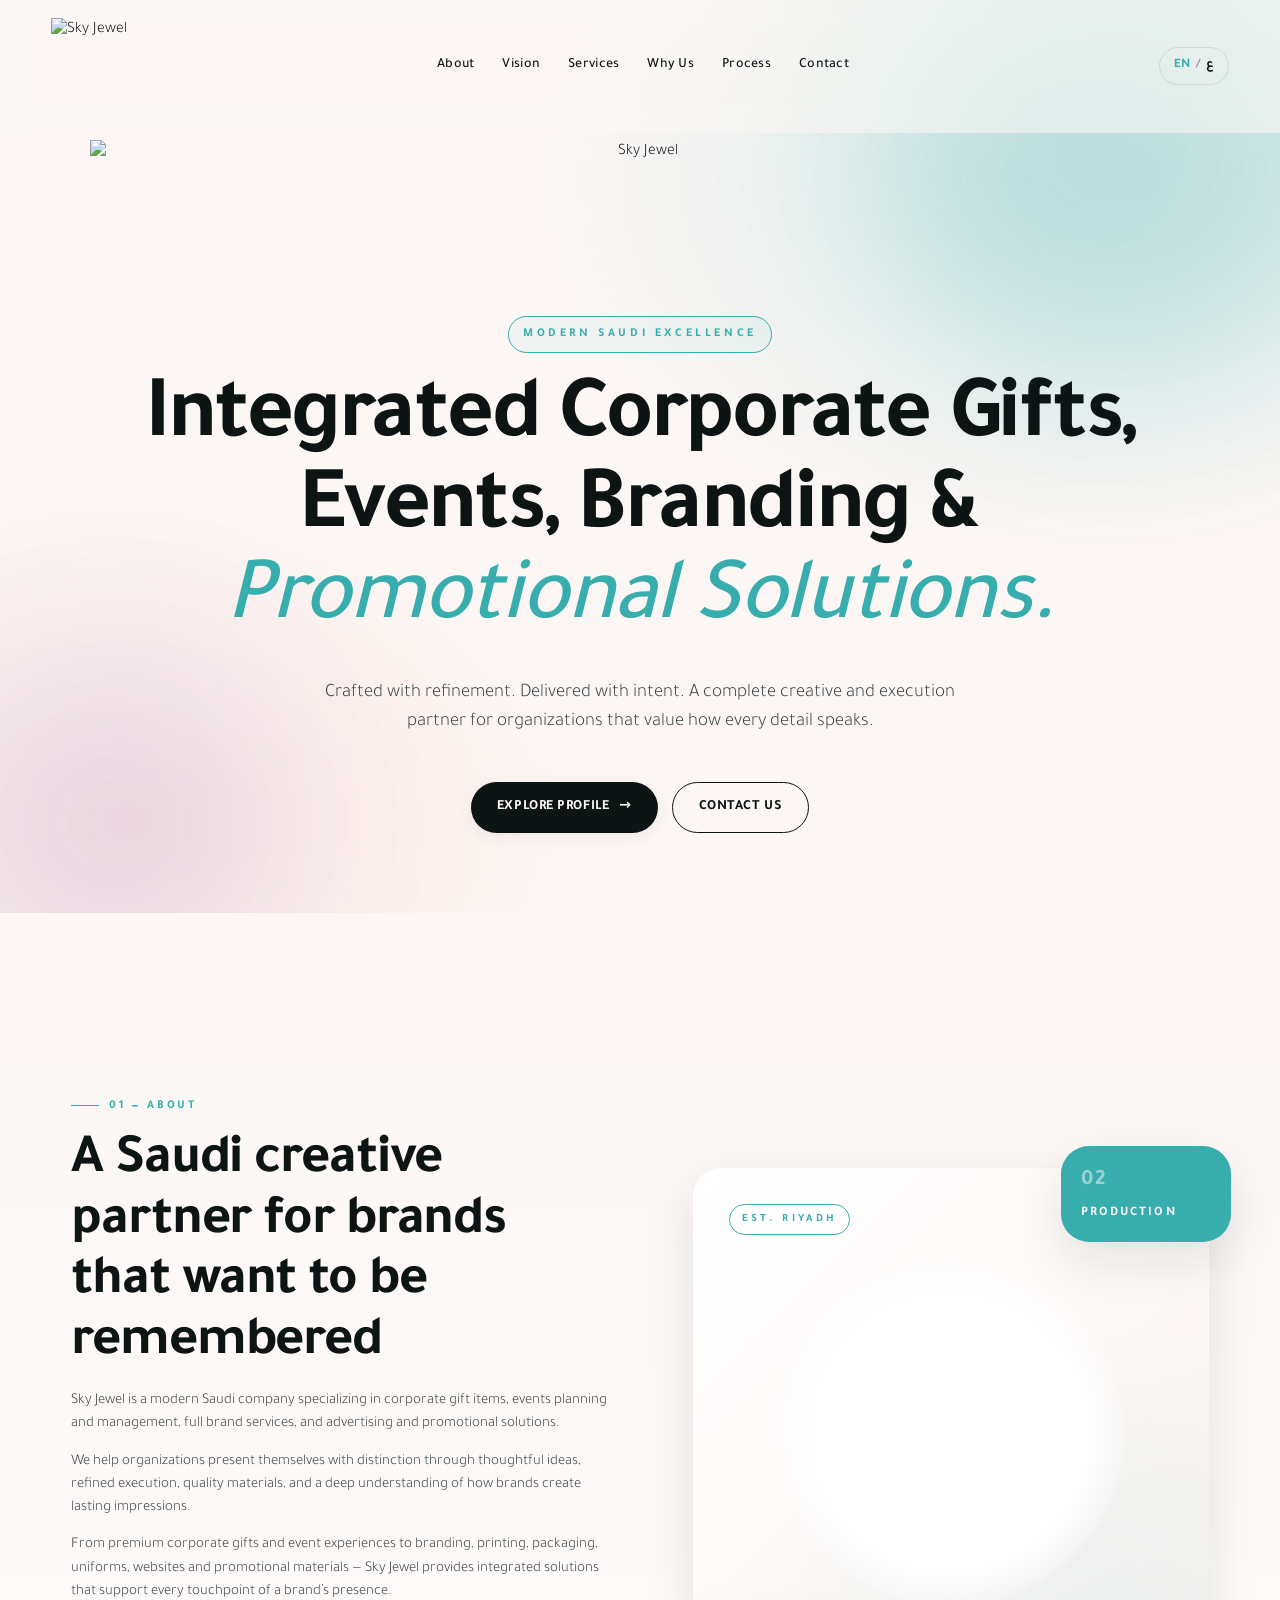
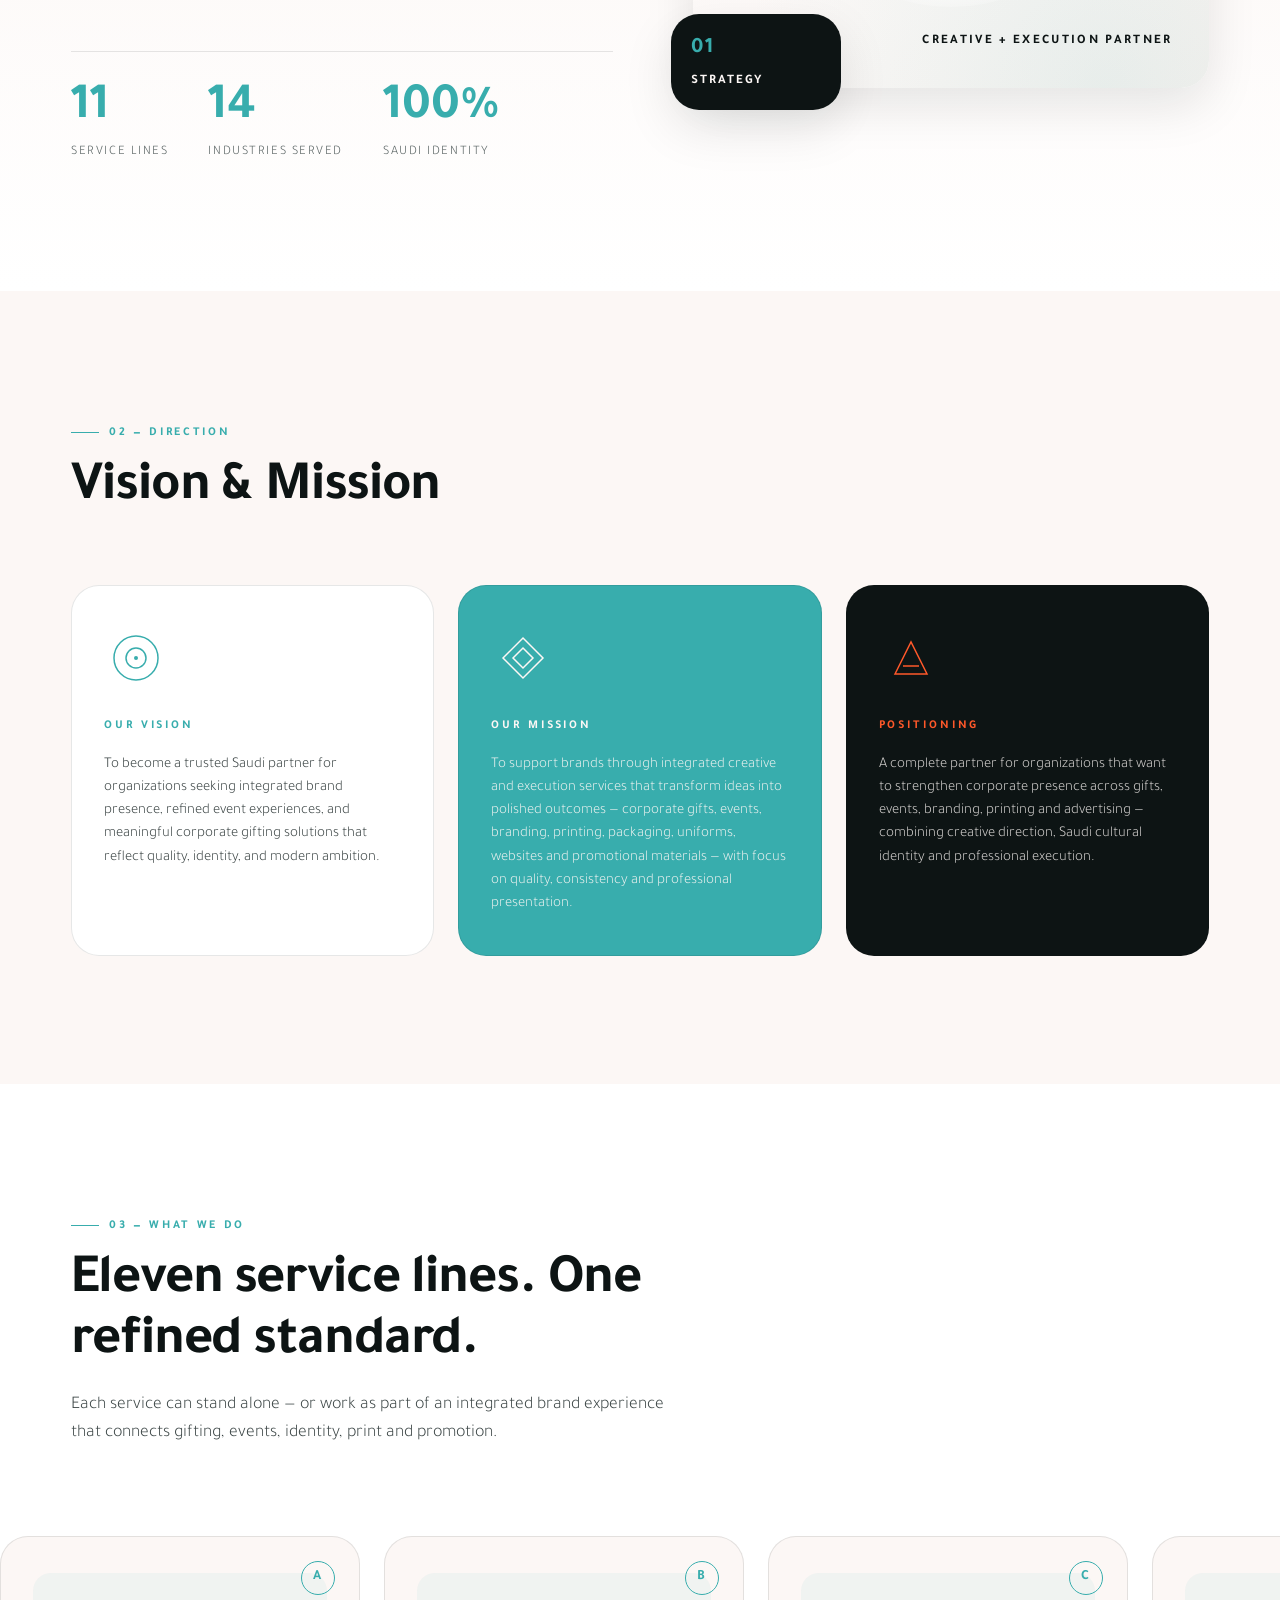
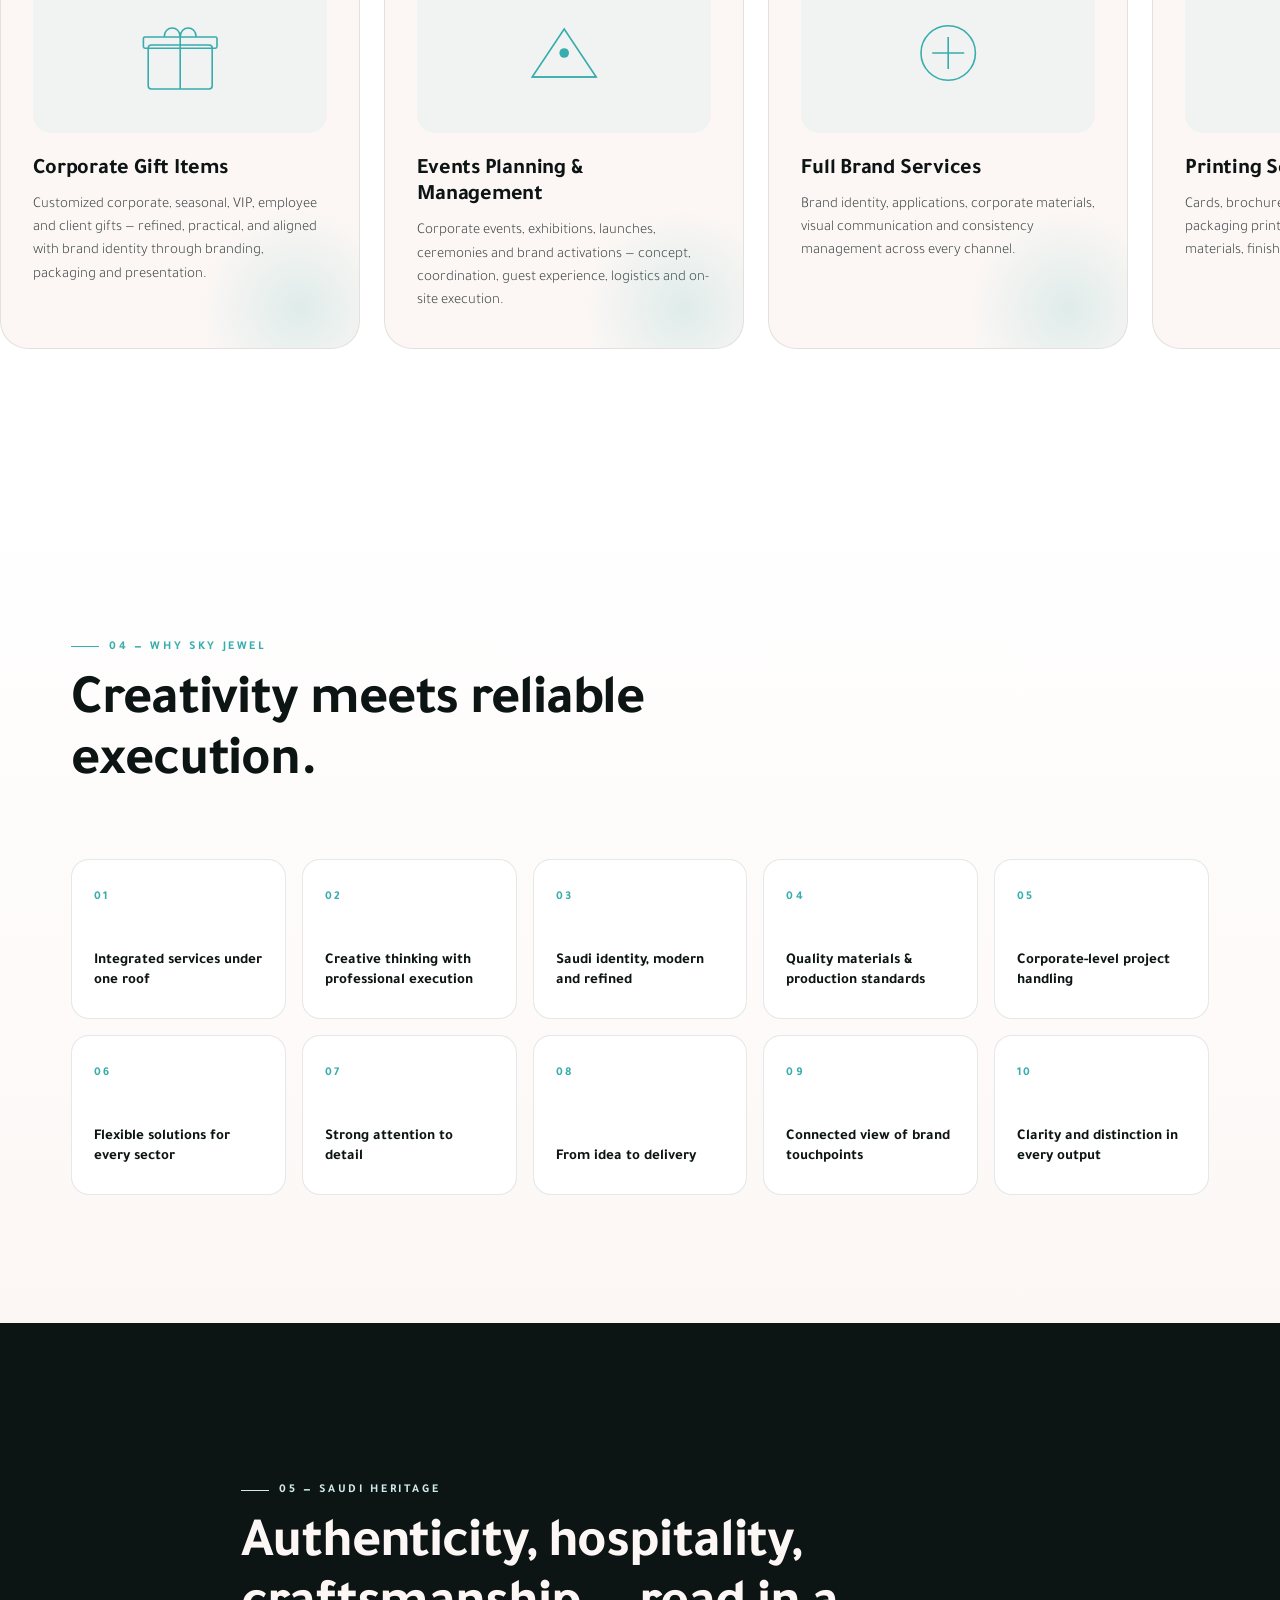
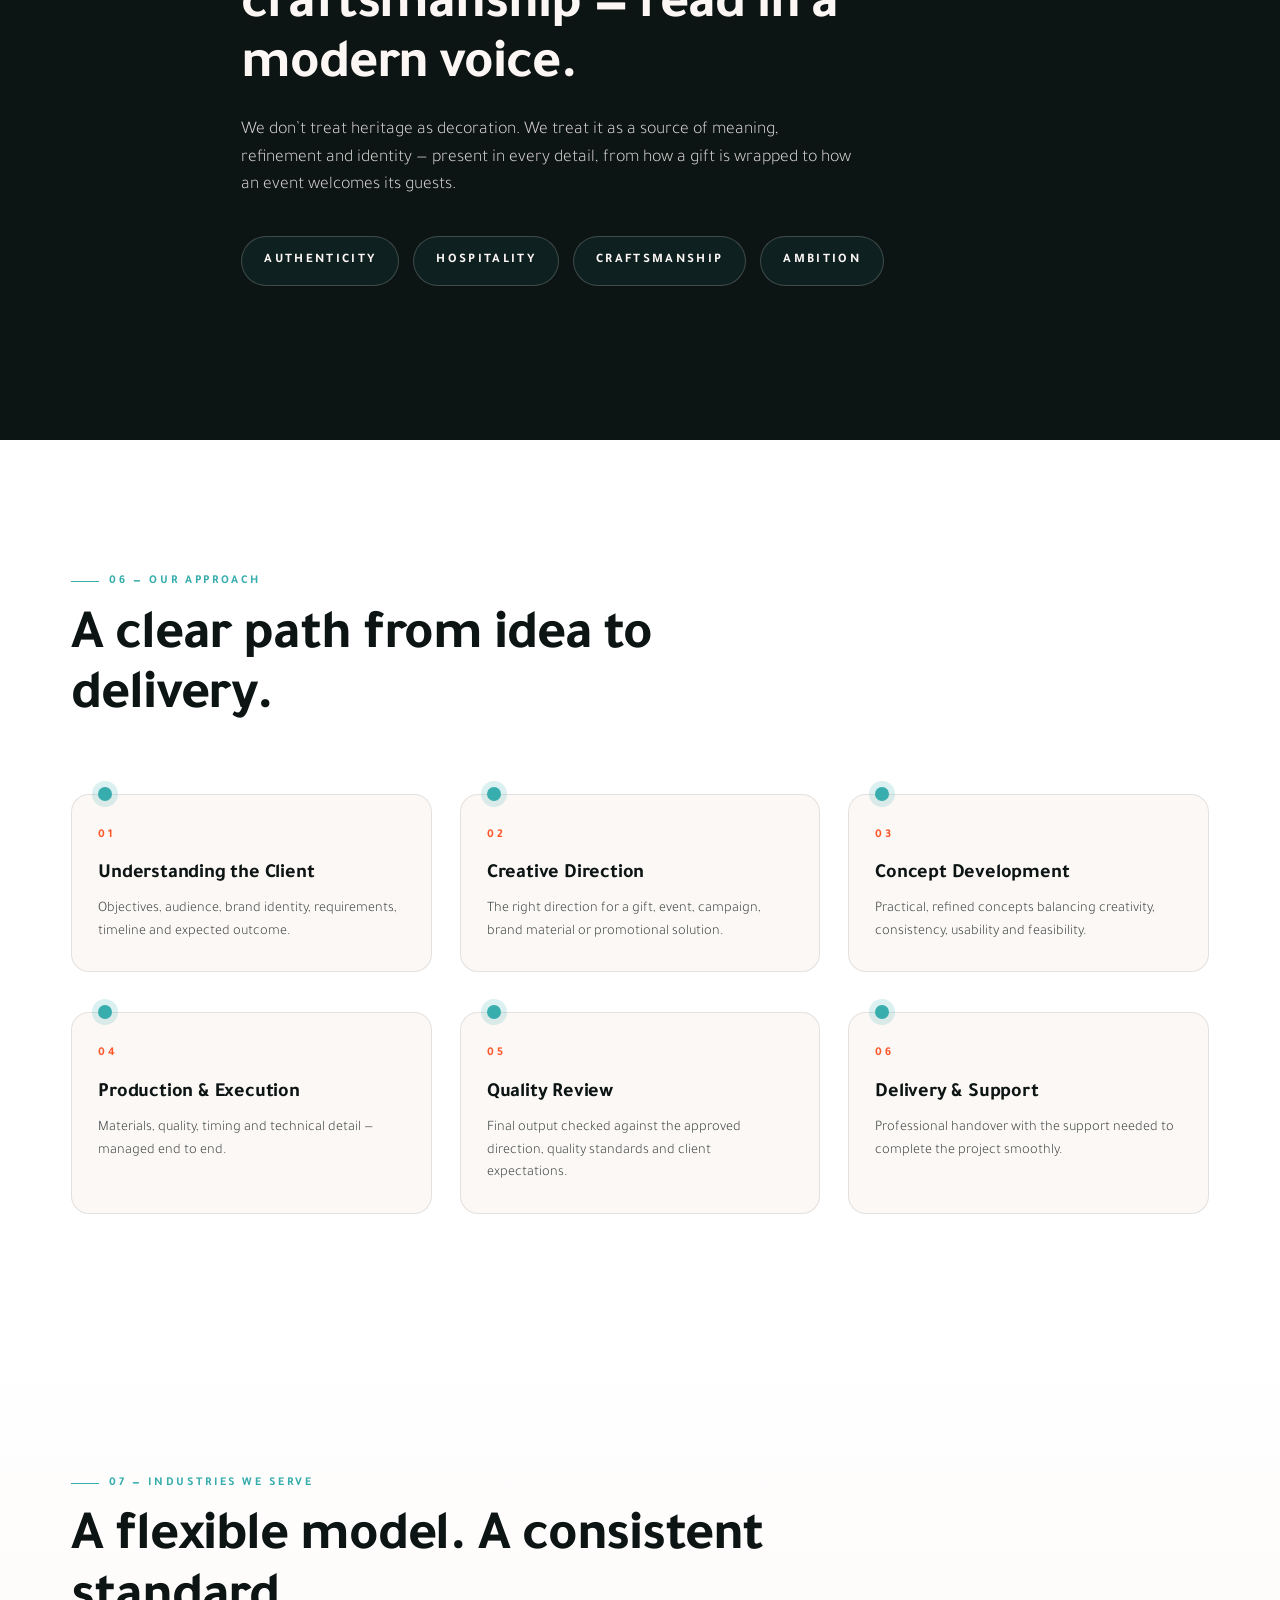
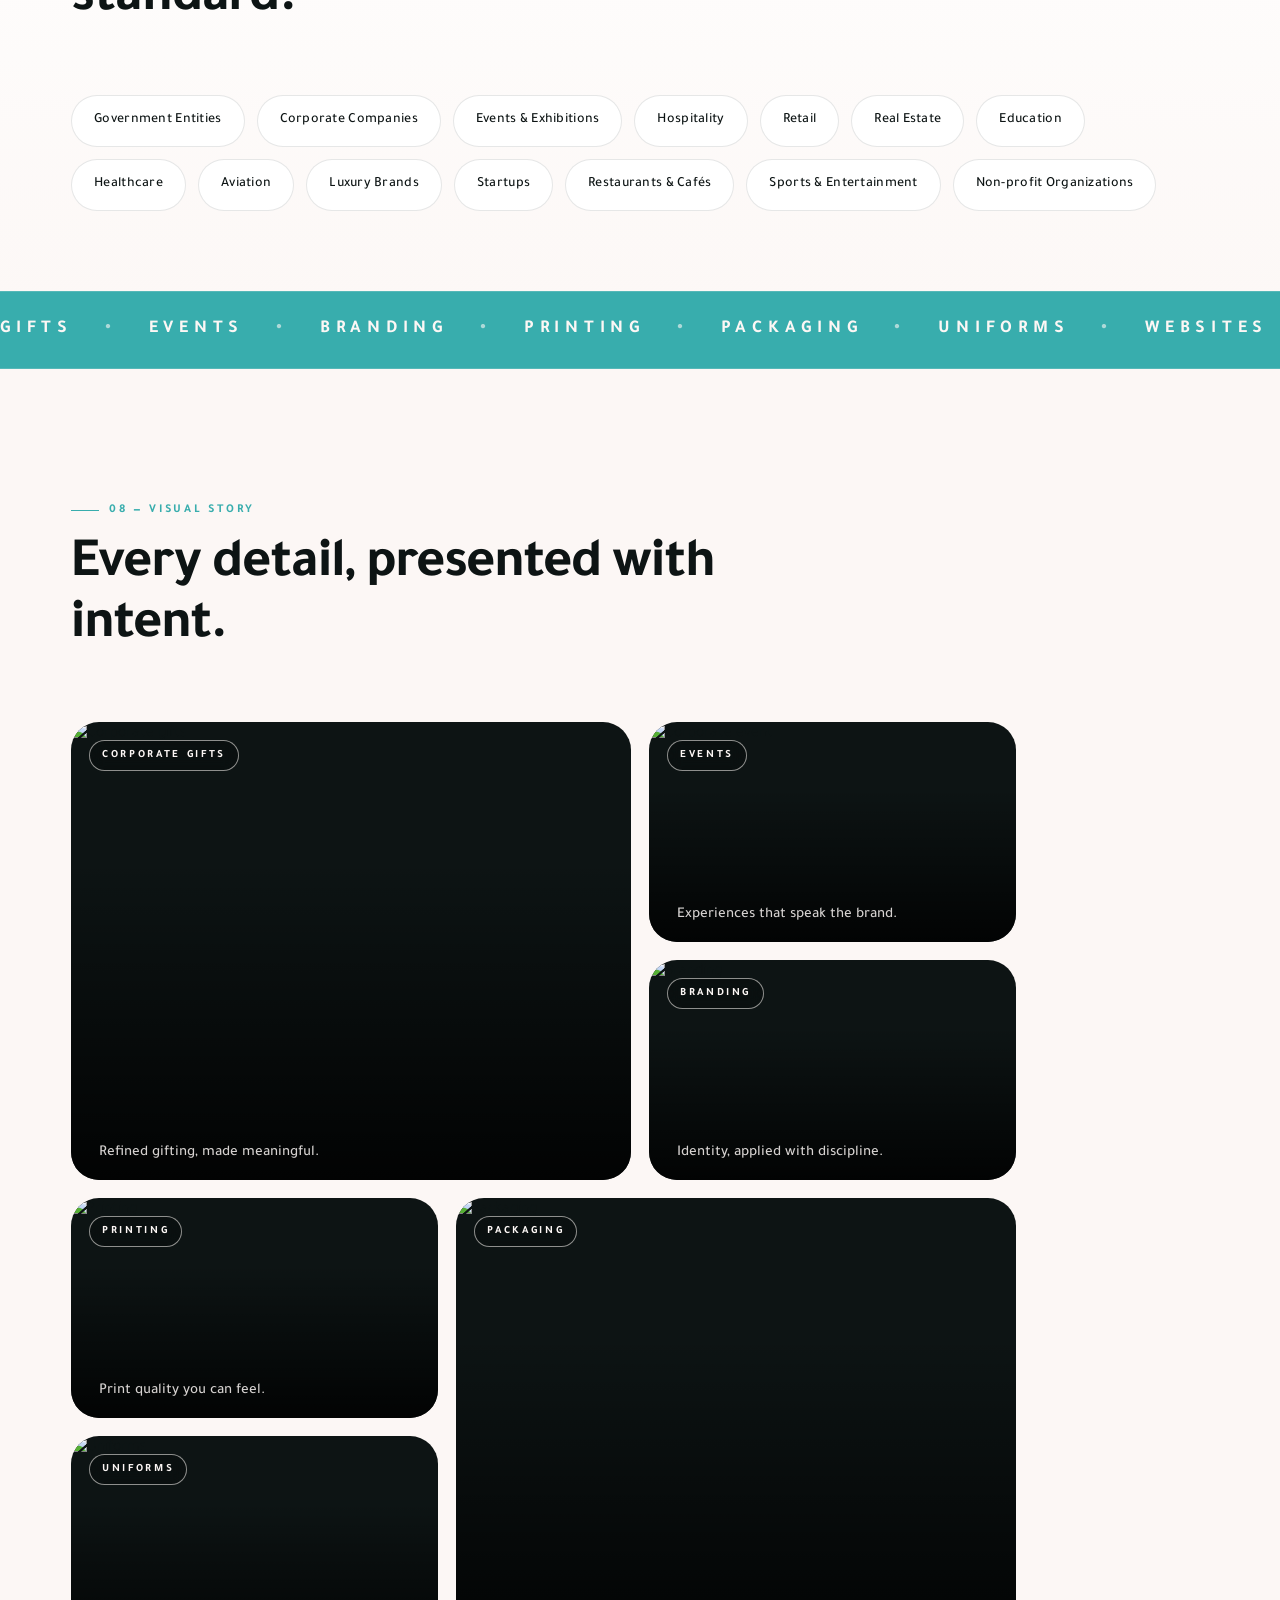
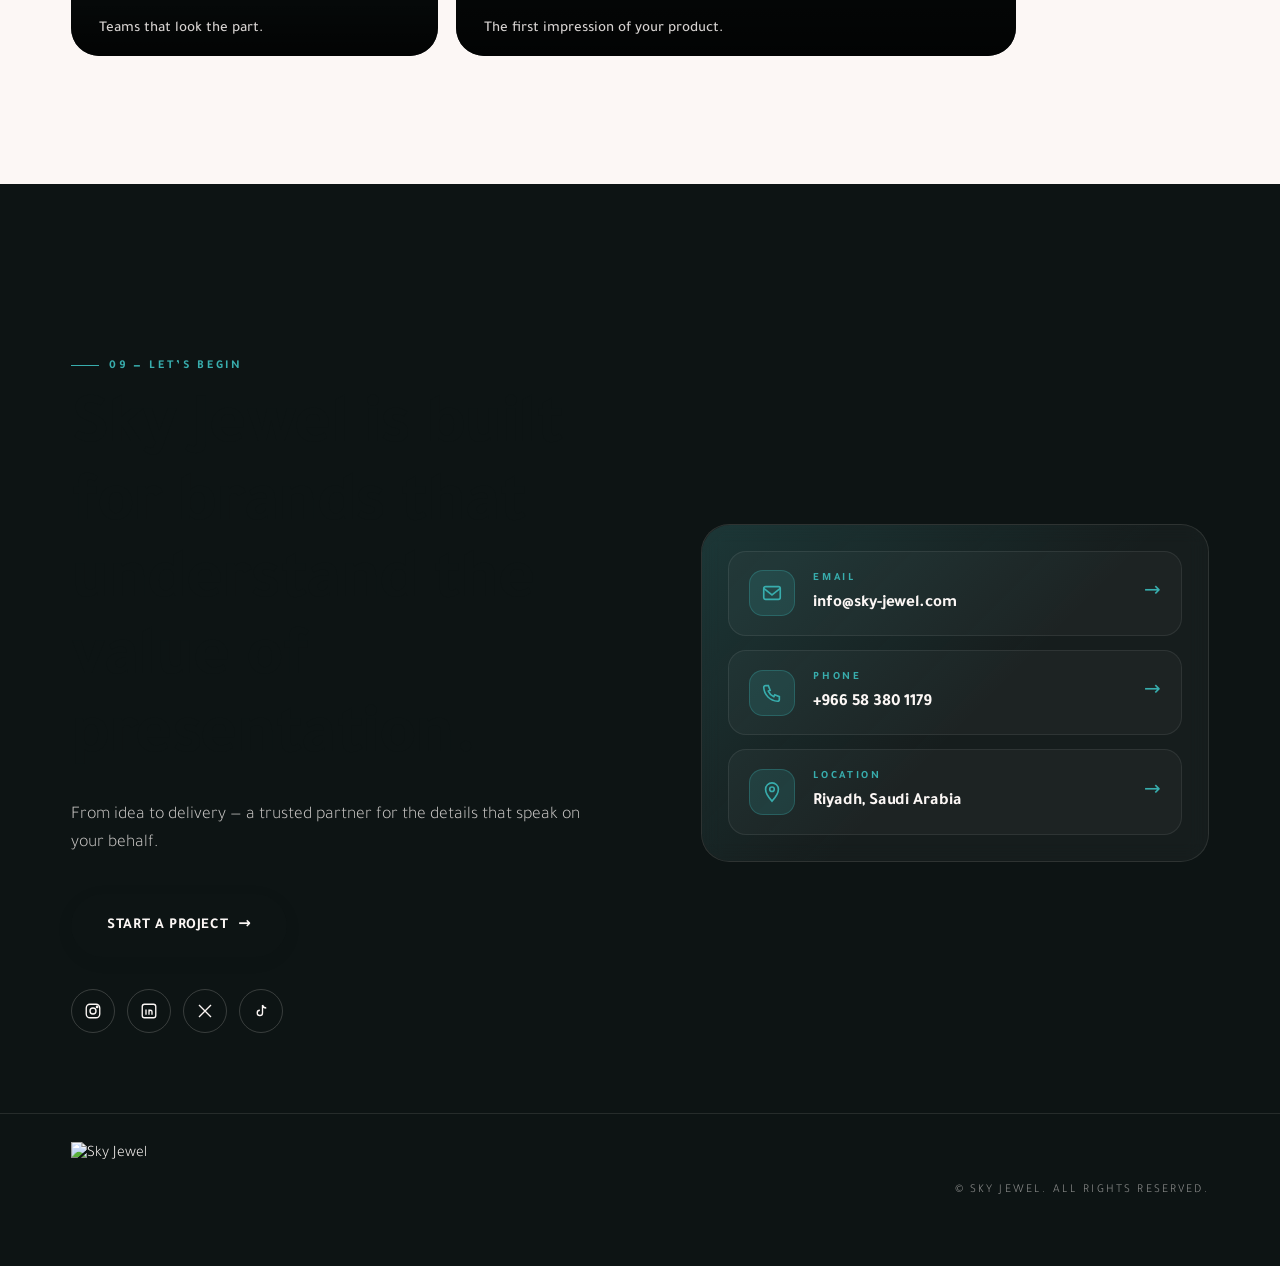
==== index.html @ 2de65a76 "Add files via upload" ====
﻿<!DOCTYPE html>
<html lang="en" dir="ltr">
<head>
<meta charset="UTF-8" />
<meta name="viewport" content="width=device-width, initial-scale=1.0" />
<title>Sky Jewel — Integrated Corporate Gifts, Events, Branding & Promotional Solutions</title>
<meta name="description" content="Sky Jewel — a modern Saudi company specializing in corporate gifts, events, branding, printing, packaging, uniforms, websites and promotional solutions." />
<link rel="preconnect" href="https://fonts.googleapis.com">
<link rel="preconnect" href="https://fonts.gstatic.com" crossorigin>
<!-- Arabic fallback (used only if Redex Pro Arabic glyph missing) -->
<link href="https://fonts.googleapis.com/css2?family=Tajawal:wght@300;400;500;700;900&display=swap" rel="stylesheet">
<link rel="stylesheet" href="styles.css" />
</head>
<body>

<!-- Scroll progress -->
<div class="scroll-progress" id="scrollProgress"></div>

<!-- Decorative pattern layers -->
<div class="pattern-layer pattern-layer--fixed" aria-hidden="true"></div>

<!-- Language toggle / Nav -->
<header class="nav" id="nav">
  <a href="#hero" class="nav__brand" aria-label="Sky Jewel home">
    <img src="assets/logo.svg" alt="Sky Jewel" class="nav__logo" />
  </a>
  <nav class="nav__links" aria-label="Primary">
    <a href="#about" data-en="About" data-ar="عن الشركة">About</a>
    <a href="#vision" data-en="Vision" data-ar="الرؤية">Vision</a>
    <a href="#services" data-en="Services" data-ar="الخدمات">Services</a>
    <a href="#why" data-en="Why Us" data-ar="لماذا نحن">Why Us</a>
    <a href="#approach" data-en="Process" data-ar="آلية العمل">Process</a>
    <a href="#contact" data-en="Contact" data-ar="تواصل">Contact</a>
  </nav>
  <button class="lang-toggle" id="langToggle" aria-label="Switch language">
    <span class="lang-toggle__en">EN</span>
    <span class="lang-toggle__sep">/</span>
    <span class="lang-toggle__ar">ع</span>
  </button>
</header>

<!-- ======================= HERO ======================= -->
<section class="hero" id="hero">
  <div class="hero__pattern" aria-hidden="true"></div>
  <div class="hero__glow hero__glow--1"></div>
  <div class="hero__glow hero__glow--2"></div>

  <div class="hero__inner">
    <img src="assets/logo.svg" alt="Sky Jewel" class="hero__logo reveal" />
    <span class="eyebrow reveal" data-en="Modern Saudi Excellence" data-ar="تميّز سعودي معاصر">Modern Saudi Excellence</span>
    <h1 class="hero__title reveal">
      <span data-en="Integrated Corporate Gifts," data-ar="حلول متكاملة للهدايا المؤسسية،">Integrated Corporate Gifts,</span>
      <span data-en="Events, Branding &" data-ar="وتنظيم الفعاليات،">Events, Branding &amp;</span>
      <span class="accent" data-en="Promotional Solutions." data-ar="وبناء العلامات والخدمات الترويجية.">Promotional Solutions.</span>
    </h1>
    <p class="hero__lede reveal" data-en="Crafted with refinement. Delivered with intent. A complete creative and execution partner for organizations that value how every detail speaks." data-ar="نصنع بأناقة، ونسلّم بدقة. شريك إبداعي وتنفيذي متكامل للجهات التي تؤمن بأن كل تفصيل يتحدث عنها.">
      Crafted with refinement. Delivered with intent. A complete creative and execution partner for organizations that value how every detail speaks.
    </p>
    <div class="hero__cta reveal">
      <a href="#about" class="btn btn--primary"><span data-en="Explore Profile" data-ar="استكشف البروفايل">Explore Profile</span><i class="btn__arrow">→</i></a>
      <a href="#contact" class="btn btn--ghost"><span data-en="Contact Us" data-ar="تواصل معنا">Contact Us</span></a>
    </div>
  </div>

</section>

<!-- ======================= ABOUT ======================= -->
<section class="section section--about" id="about">
  <div class="container grid-2">
    <div class="reveal">
      <span class="kicker" data-en="01 — About" data-ar="٠١ — عن الشركة">01 — About</span>
      <h2 class="h2" data-en="A Saudi creative partner for brands that want to be remembered" data-ar="شريك إبداعي سعودي للعلامات التي تريد أن تُترك في الذاكرة.">
        A Saudi creative partner for brands that want to be remembered
      </h2>
      <p data-en="Sky Jewel is a modern Saudi company specializing in corporate gift items, events planning and management, full brand services, and advertising and promotional solutions." data-ar="سكاي جول شركة سعودية حديثة متخصصة في الهدايا المؤسسية، وتنظيم وإدارة الفعاليات، وخدمات العلامة التجارية المتكاملة، والحلول الإعلانية والترويجية.">
        Sky Jewel is a modern Saudi company specializing in corporate gift items, events planning and management, full brand services, and advertising and promotional solutions.
      </p>
      <p data-en="We help organizations present themselves with distinction through thoughtful ideas, refined execution, quality materials, and a deep understanding of how brands create lasting impressions." data-ar="نساعد الجهات والشركات على الظهور بصورة أكثر تميزًا من خلال أفكار مدروسة، وتنفيذ متقن، وخامات مختارة بعناية، وفهم عميق للطريقة التي تصنع بها العلامات أثرًا يدوم.">
        We help organizations present themselves with distinction through thoughtful ideas, refined execution, quality materials, and a deep understanding of how brands create lasting impressions.
      </p>
      <p data-en="From premium corporate gifts and event experiences to branding, printing, packaging, uniforms, websites and promotional materials — Sky Jewel provides integrated solutions that support every touchpoint of a brand’s presence." data-ar="من الهدايا المؤسسية الفاخرة وتجارب الفعاليات، إلى الهوية، والطباعة، والتغليف، والزي الموحد، والمواقع الإلكترونية، والمواد الترويجية؛ تقدم سكاي جول حلولًا متكاملة تدعم حضور العلامة في كل نقطة تواصل.">
        From premium corporate gifts and event experiences to branding, printing, packaging, uniforms, websites and promotional materials — Sky Jewel provides integrated solutions that support every touchpoint of a brand’s presence.
      </p>

      <div class="stats">
        <div class="stat reveal"><div class="stat__num" data-count="11">0</div><div class="stat__lbl" data-en="Service Lines" data-ar="خط خدمة">Service Lines</div></div>
        <div class="stat reveal"><div class="stat__num" data-count="14">0</div><div class="stat__lbl" data-en="Industries Served" data-ar="قطاعًا نخدمه">Industries Served</div></div>
        <div class="stat reveal"><div class="stat__num" data-count="100" data-suffix="%">0</div><div class="stat__lbl" data-en="Saudi Identity" data-ar="هوية سعودية">Saudi Identity</div></div>
      </div>
    </div>

    <div class="about__visual reveal">
      <div class="about__card about__card--main">
        <div class="about__card-pattern"></div>
        <div class="about__card-tag" data-en="EST. RIYADH" data-ar="تأسست في الرياض">EST. RIYADH</div>
        <div class="about__card-mark">
          <img src="assets/logo.svg" alt="" />
        </div>
        <div class="about__card-foot">
          <span data-en="Creative + Execution Partner" data-ar="شريك إبداعي وتنفيذي">Creative + Execution Partner</span>
        </div>
      </div>
      <div class="about__card about__card--sub">
        <span class="about__card-num">01</span>
        <span data-en="Strategy" data-ar="استراتيجية">Strategy</span>
      </div>
      <div class="about__card about__card--sub2">
        <span class="about__card-num">02</span>
        <span data-en="Production" data-ar="إنتاج">Production</span>
      </div>
    </div>
  </div>
</section>

<!-- ======================= VISION & MISSION ======================= -->
<section class="section section--vm" id="vision">
  <div class="container">
    <div class="section__head reveal">
      <span class="kicker" data-en="02 — Direction" data-ar="٠٢ — التوجه">02 — Direction</span>
      <h2 class="h2" data-en="Vision &amp; Mission" data-ar="الرؤية والرسالة">Vision &amp; Mission</h2>
    </div>

    <div class="vm-grid">
      <article class="vm-card reveal">
        <div class="vm-card__icon" aria-hidden="true">
          <svg viewBox="0 0 64 64" fill="none"><circle cx="32" cy="32" r="22" stroke="currentColor" stroke-width="1.5"/><circle cx="32" cy="32" r="10" stroke="currentColor" stroke-width="1.5"/><circle cx="32" cy="32" r="2" fill="currentColor"/></svg>
        </div>
        <span class="vm-card__tag" data-en="Our Vision" data-ar="رؤيتنا">Our Vision</span>
        <p data-en="To become a trusted Saudi partner for organizations seeking integrated brand presence, refined event experiences, and meaningful corporate gifting solutions that reflect quality, identity, and modern ambition." data-ar="أن نكون شريكًا سعوديًا موثوقًا للجهات التي تسعى إلى بناء حضور مؤسسي متكامل، وتجارب فعاليات راقية، وحلول هدايا مؤثرة تعكس الجودة، والهوية، والطموح العصري.">
          To become a trusted Saudi partner for organizations seeking integrated brand presence, refined event experiences, and meaningful corporate gifting solutions that reflect quality, identity, and modern ambition.
        </p>
      </article>

      <article class="vm-card vm-card--alt reveal">
        <div class="vm-card__icon" aria-hidden="true">
          <svg viewBox="0 0 64 64" fill="none"><path d="M12 32 L32 12 L52 32 L32 52 Z" stroke="currentColor" stroke-width="1.5"/><path d="M22 32 L32 22 L42 32 L32 42 Z" stroke="currentColor" stroke-width="1.5"/></svg>
        </div>
        <span class="vm-card__tag" data-en="Our Mission" data-ar="رسالتنا">Our Mission</span>
        <p data-en="To support brands through integrated creative and execution services that transform ideas into polished outcomes — corporate gifts, events, branding, printing, packaging, uniforms, websites and promotional materials — with focus on quality, consistency and professional presentation." data-ar="دعم العلامات من خلال خدمات إبداعية وتنفيذية متكاملة تحوّل الأفكار إلى نتائج احترافية ملموسة — الهدايا، والفعاليات، والهوية، والطباعة، والتغليف، والزي الموحد، والمواقع، والمواد الترويجية — مع التركيز على الجودة والاتساق وحسن التقديم.">
          To support brands through integrated creative and execution services that transform ideas into polished outcomes — corporate gifts, events, branding, printing, packaging, uniforms, websites and promotional materials — with focus on quality, consistency and professional presentation.
        </p>
      </article>

      <article class="vm-card vm-card--dark reveal">
        <div class="vm-card__icon" aria-hidden="true">
          <svg viewBox="0 0 64 64" fill="none"><path d="M16 48 L32 16 L48 48 Z" stroke="currentColor" stroke-width="1.5"/><path d="M24 40 L40 40" stroke="currentColor" stroke-width="1.5"/></svg>
        </div>
        <span class="vm-card__tag" data-en="Positioning" data-ar="التموضع">Positioning</span>
        <p data-en="A complete partner for organizations that want to strengthen corporate presence across gifts, events, branding, printing and advertising — combining creative direction, Saudi cultural identity and professional execution." data-ar="شريك متكامل للجهات التي ترغب في تعزيز حضورها المؤسسي عبر الهدايا، والفعاليات، والهوية، والطباعة، والحلول الإعلانية — بمزيج من التوجيه الإبداعي، والهوية السعودية، والتنفيذ المهني.">
          A complete partner for organizations that want to strengthen corporate presence across gifts, events, branding, printing and advertising — combining creative direction, Saudi cultural identity and professional execution.
        </p>
      </article>
    </div>
  </div>
</section>

<!-- ======================= SERVICES (horizontal) ======================= -->
<section class="section section--services" id="services">
  <div class="container">
    <div class="section__head reveal">
      <span class="kicker" data-en="03 — What We Do" data-ar="٠٣ — خدماتنا">03 — What We Do</span>
      <h2 class="h2" data-en="Eleven service lines. One refined standard." data-ar="إحدى عشرة خدمة. معيار واحد راقٍ.">Eleven service lines. One refined standard.</h2>
      <p class="lede" data-en="Each service can stand alone — or work as part of an integrated brand experience that connects gifting, events, identity, print and promotion." data-ar="كل خدمة قائمة بذاتها — أو تعمل ضمن منظومة متكاملة تربط الهدايا، والفعاليات، والهوية، والطباعة، والترويج.">
        Each service can stand alone — or work as part of an integrated brand experience that connects gifting, events, identity, print and promotion.
      </p>
    </div>
  </div>

  <div class="hscroll" id="hscroll">
    <div class="hscroll__track">

      <article class="svc-card reveal">
        <span class="svc-card__num">A</span>
        <div class="svc-card__visual svc-visual--gifts" aria-hidden="true">
          <svg viewBox="0 0 120 120"><rect x="20" y="50" width="80" height="55" rx="4" fill="none" stroke="currentColor" stroke-width="2"/><rect x="14" y="40" width="92" height="14" rx="2" fill="none" stroke="currentColor" stroke-width="2"/><path d="M60 40 V105 M40 40 C40 25 60 25 60 40 C60 25 80 25 80 40" stroke="currentColor" stroke-width="2" fill="none"/></svg>
        </div>
        <h3 class="svc-card__title" data-en="Corporate Gift Items" data-ar="الهدايا المؤسسية">Corporate Gift Items</h3>
        <p data-en="Customized corporate, seasonal, VIP, employee and client gifts — refined, practical, and aligned with brand identity through branding, packaging and presentation." data-ar="هدايا مخصصة، موسمية، لكبار الشخصيات، للموظفين والعملاء — أنيقة وعملية ومتوافقة مع هوية العلامة عبر الطباعة والتغليف وحسن التقديم.">Customized corporate, seasonal, VIP, employee and client gifts — refined, practical, and aligned with brand identity through branding, packaging and presentation.</p>
      </article>

      <article class="svc-card reveal">
        <span class="svc-card__num">B</span>
        <div class="svc-card__visual svc-visual--events" aria-hidden="true">
          <svg viewBox="0 0 120 120"><path d="M20 90 L60 30 L100 90 Z" stroke="currentColor" stroke-width="2" fill="none"/><circle cx="60" cy="60" r="6" fill="currentColor"/><path d="M20 90 H100" stroke="currentColor" stroke-width="2"/></svg>
        </div>
        <h3 class="svc-card__title" data-en="Events Planning &amp; Management" data-ar="تنظيم الفعاليات وإدارتها">Events Planning &amp; Management</h3>
        <p data-en="Corporate events, exhibitions, launches, ceremonies and brand activations — concept, coordination, guest experience, logistics and on-site execution." data-ar="فعاليات شركات، معارض، إطلاقات، احتفالات وتفعيلات — فكرة، تنسيق، تجربة ضيوف، خدمات لوجستية وتنفيذ ميداني.">Corporate events, exhibitions, launches, ceremonies and brand activations — concept, coordination, guest experience, logistics and on-site execution.</p>
      </article>

      <article class="svc-card reveal">
        <span class="svc-card__num">C</span>
        <div class="svc-card__visual svc-visual--brand" aria-hidden="true">
          <svg viewBox="0 0 120 120"><circle cx="60" cy="60" r="34" stroke="currentColor" stroke-width="2" fill="none"/><path d="M40 60 H80 M60 40 V80" stroke="currentColor" stroke-width="2"/></svg>
        </div>
        <h3 class="svc-card__title" data-en="Full Brand Services" data-ar="خدمات الهوية المتكاملة">Full Brand Services</h3>
        <p data-en="Brand identity, applications, corporate materials, visual communication and consistency management across every channel." data-ar="هوية بصرية، تطبيقات، مواد مؤسسية، تواصل بصري وإدارة الاتساق عبر كل القنوات.">Brand identity, applications, corporate materials, visual communication and consistency management across every channel.</p>
      </article>

      <article class="svc-card reveal">
        <span class="svc-card__num">D</span>
        <div class="svc-card__visual svc-visual--print" aria-hidden="true">
          <svg viewBox="0 0 120 120"><rect x="30" y="40" width="60" height="40" stroke="currentColor" stroke-width="2" fill="none"/><rect x="40" y="60" width="40" height="30" stroke="currentColor" stroke-width="2" fill="none"/><path d="M40 40 V25 H80 V40" stroke="currentColor" stroke-width="2" fill="none"/></svg>
        </div>
        <h3 class="svc-card__title" data-en="Printing Services" data-ar="خدمات الطباعة">Printing Services</h3>
        <p data-en="Cards, brochures, catalogs, banners, roll-ups, packaging printing, stickers and labels — quality materials, finishing and accuracy." data-ar="بطاقات، بروشورات، كتالوجات، بنرات، رول أب، طباعة تغليف، ملصقات وليبلات — جودة، خامات، تشطيب ودقة.">Cards, brochures, catalogs, banners, roll-ups, packaging printing, stickers and labels — quality materials, finishing and accuracy.</p>
      </article>

      <article class="svc-card reveal">
        <span class="svc-card__num">E</span>
        <div class="svc-card__visual svc-visual--design" aria-hidden="true">
          <svg viewBox="0 0 120 120"><path d="M30 90 L60 30 L90 90" stroke="currentColor" stroke-width="2" fill="none"/><path d="M42 70 H78" stroke="currentColor" stroke-width="2"/></svg>
        </div>
        <h3 class="svc-card__title" data-en="Design Services" data-ar="خدمات التصميم">Design Services</h3>
        <p data-en="Marketing materials, social media, profiles, presentations, packaging design and campaign assets — clarity, elegance, purpose." data-ar="مواد تسويقية، تواصل اجتماعي، بروفايلات، عروض، تصميم تغليف وأصول الحملات — وضوح وأناقة وهدف.">Marketing materials, social media, profiles, presentations, packaging design and campaign assets — clarity, elegance, purpose.</p>
      </article>

      <article class="svc-card reveal">
        <span class="svc-card__num">F</span>
        <div class="svc-card__visual svc-visual--web" aria-hidden="true">
          <svg viewBox="0 0 120 120"><rect x="20" y="30" width="80" height="55" rx="3" stroke="currentColor" stroke-width="2" fill="none"/><path d="M20 45 H100" stroke="currentColor" stroke-width="2"/><circle cx="30" cy="38" r="2" fill="currentColor"/><circle cx="38" cy="38" r="2" fill="currentColor"/><path d="M40 95 H80" stroke="currentColor" stroke-width="2"/></svg>
        </div>
        <h3 class="svc-card__title" data-en="Website Creation" data-ar="بناء المواقع الإلكترونية">Website Creation</h3>
        <p data-en="Company sites, service sites, landing pages and e-commerce — clear structure, refined UX and brand-aligned digital presence." data-ar="مواقع شركات، مواقع خدمات، صفحات هبوط ومتاجر — هيكلة واضحة، تجربة راقية وحضور رقمي متوافق.">Company sites, service sites, landing pages and e-commerce — clear structure, refined UX and brand-aligned digital presence.</p>
      </article>

      <article class="svc-card reveal">
        <span class="svc-card__num">G</span>
        <div class="svc-card__visual svc-visual--rebrand" aria-hidden="true">
          <svg viewBox="0 0 120 120"><path d="M40 30 A30 30 0 1 1 30 60" stroke="currentColor" stroke-width="2" fill="none"/><path d="M30 60 L20 50 L20 70 Z" fill="currentColor"/><path d="M80 90 A30 30 0 1 1 90 60" stroke="currentColor" stroke-width="2" fill="none"/><path d="M90 60 L100 50 L100 70 Z" fill="currentColor"/></svg>
        </div>
        <h3 class="svc-card__title" data-en="Rebranding" data-ar="إعادة بناء الهوية">Rebranding</h3>
        <p data-en="Identity refresh, repositioning, message refinement and brand transformation — evolve without losing essence." data-ar="تحديث الهوية، إعادة التموضع، تطوير الرسائل وإدارة التحول — تطور دون فقدان الجوهر.">Identity refresh, repositioning, message refinement and brand transformation — evolve without losing essence.</p>
      </article>

      <article class="svc-card reveal">
        <span class="svc-card__num">H</span>
        <div class="svc-card__visual svc-visual--uniform" aria-hidden="true">
          <svg viewBox="0 0 120 120"><path d="M40 30 L60 45 L80 30 L95 50 L80 60 V95 H40 V60 L25 50 Z" stroke="currentColor" stroke-width="2" fill="none"/></svg>
        </div>
        <h3 class="svc-card__title" data-en="Uniform Solutions" data-ar="حلول الزي الموحد">Uniform Solutions</h3>
        <p data-en="Companies, events, hospitality, retail and team workwear — function, comfort, appearance and brand consistency." data-ar="للشركات والفعاليات والضيافة والتجزئة وفرق العمل — عملية، راحة، مظهر واتساق هوية.">Companies, events, hospitality, retail and team workwear — function, comfort, appearance and brand consistency.</p>
      </article>

      <article class="svc-card reveal">
        <span class="svc-card__num">I</span>
        <div class="svc-card__visual svc-visual--pack" aria-hidden="true">
          <svg viewBox="0 0 120 120"><path d="M30 40 L60 25 L90 40 V80 L60 95 L30 80 Z" stroke="currentColor" stroke-width="2" fill="none"/><path d="M30 40 L60 55 L90 40 M60 55 V95" stroke="currentColor" stroke-width="2"/></svg>
        </div>
        <h3 class="svc-card__title" data-en="Packaging Solutions" data-ar="حلول التغليف">Packaging Solutions</h3>
        <p data-en="Custom and luxury packaging, gift boxes, branded bags, labels and presentation materials — protect, reflect, impress." data-ar="تغليف مخصص وفاخر، صناديق هدايا، أكياس بهوية، ليبلات ومواد عرض — حماية وهوية وانطباع راقٍ.">Custom and luxury packaging, gift boxes, branded bags, labels and presentation materials — protect, reflect, impress.</p>
      </article>

      <article class="svc-card reveal">
        <span class="svc-card__num">J</span>
        <div class="svc-card__visual svc-visual--stickers" aria-hidden="true">
          <svg viewBox="0 0 120 120"><circle cx="45" cy="55" r="20" stroke="currentColor" stroke-width="2" fill="none"/><rect x="55" y="45" width="40" height="35" stroke="currentColor" stroke-width="2" fill="none"/><path d="M30 95 H95" stroke="currentColor" stroke-width="2"/></svg>
        </div>
        <h3 class="svc-card__title" data-en="Stickers &amp; Wall Branding" data-ar="الملصقات والهوية الجدارية">Stickers &amp; Wall Branding</h3>
        <p data-en="Promotional stickers, product labels, office wall graphics, event walls and environmental branding for stronger touchpoints." data-ar="ملصقات ترويجية، ليبلات منتجات، جداريات مكاتب، جدران فعاليات وتطبيقات هوية بيئية لنقاط تواصل أقوى.">Promotional stickers, product labels, office wall graphics, event walls and environmental branding for stronger touchpoints.</p>
      </article>

      <article class="svc-card reveal">
        <span class="svc-card__num">K</span>
        <div class="svc-card__visual svc-visual--ads" aria-hidden="true">
          <svg viewBox="0 0 120 120"><path d="M30 80 V40 L75 55 V65 Z" stroke="currentColor" stroke-width="2" fill="none"/><path d="M75 55 L95 45 V75 L75 65" stroke="currentColor" stroke-width="2" fill="none"/><path d="M40 80 V95" stroke="currentColor" stroke-width="2"/></svg>
        </div>
        <h3 class="svc-card__title" data-en="Advertising &amp; Promotion" data-ar="الإعلان والترويج">Advertising &amp; Promotion</h3>
        <p data-en="Campaigns, activations, signage, displays, printed ads and promotional products — clear, attractive, professionally executed." data-ar="حملات، تفعيلات، لوحات، مواد عرض، إعلانات مطبوعة ومنتجات ترويجية — واضحة وجذابة ومنفذة باحترافية.">Campaigns, activations, signage, displays, printed ads and promotional products — clear, attractive, professionally executed.</p>
      </article>

      <div class="hscroll__end reveal">
        <span data-en="Need a tailored package?" data-ar="بحاجة إلى باقة مخصصة؟">Need a tailored package?</span>
        <a href="#contact" class="btn btn--primary"><span data-en="Talk to us" data-ar="تحدّث إلينا">Talk to us</span><i class="btn__arrow">→</i></a>
      </div>

    </div>
  </div>
</section>

<!-- ======================= WHY ======================= -->
<section class="section section--why" id="why">
  <div class="container">
    <div class="section__head reveal">
      <span class="kicker" data-en="04 — Why Sky Jewel" data-ar="٠٤ — لماذا سكاي جول">04 — Why Sky Jewel</span>
      <h2 class="h2" data-en="Creativity meets reliable execution." data-ar="الإبداع يلتقي بالتنفيذ الموثوق.">Creativity meets reliable execution.</h2>
    </div>

    <div class="why-grid">
      <div class="why-card reveal"><span class="why-num">01</span><h4 data-en="Integrated services under one roof" data-ar="خدمات متكاملة تحت مظلة واحدة">Integrated services under one roof</h4></div>
      <div class="why-card reveal"><span class="why-num">02</span><h4 data-en="Creative thinking with professional execution" data-ar="تفكير إبداعي بتنفيذ احترافي">Creative thinking with professional execution</h4></div>
      <div class="why-card reveal"><span class="why-num">03</span><h4 data-en="Saudi identity, modern and refined" data-ar="هوية سعودية بروح عصرية راقية">Saudi identity, modern and refined</h4></div>
      <div class="why-card reveal"><span class="why-num">04</span><h4 data-en="Quality materials &amp; production standards" data-ar="جودة الخامات ومعايير الإنتاج">Quality materials &amp; production standards</h4></div>
      <div class="why-card reveal"><span class="why-num">05</span><h4 data-en="Corporate-level project handling" data-ar="إدارة مشاريع بمستوى مؤسسي">Corporate-level project handling</h4></div>
      <div class="why-card reveal"><span class="why-num">06</span><h4 data-en="Flexible solutions for every sector" data-ar="حلول مرنة لكل القطاعات">Flexible solutions for every sector</h4></div>
      <div class="why-card reveal"><span class="why-num">07</span><h4 data-en="Strong attention to detail" data-ar="عناية عالية بالتفاصيل">Strong attention to detail</h4></div>
      <div class="why-card reveal"><span class="why-num">08</span><h4 data-en="From idea to delivery" data-ar="من الفكرة إلى التسليم">From idea to delivery</h4></div>
      <div class="why-card reveal"><span class="why-num">09</span><h4 data-en="Connected view of brand touchpoints" data-ar="فهم مترابط لنقاط التواصل">Connected view of brand touchpoints</h4></div>
      <div class="why-card reveal"><span class="why-num">10</span><h4 data-en="Clarity and distinction in every output" data-ar="وضوح وتميز في كل مخرج">Clarity and distinction in every output</h4></div>
    </div>
  </div>
</section>

<!-- ======================= HERITAGE ======================= -->
<section class="section section--heritage" id="heritage">
  <div class="heritage__pattern" aria-hidden="true"></div>
  <div class="container heritage__inner">
    <div class="reveal">
      <span class="kicker kicker--light" data-en="05 — Saudi Heritage" data-ar="٠٥ — اللمسة السعودية">05 — Saudi Heritage</span>
      <h2 class="h2 h2--light" data-en="Authenticity, hospitality, craftsmanship — read in a modern voice." data-ar="الأصالة، والضيافة، والحِرفية — بصوت عصري.">
        Authenticity, hospitality, craftsmanship — read in a modern voice.
      </h2>
      <p class="lede lede--light" data-en="We don’t treat heritage as decoration. We treat it as a source of meaning, refinement and identity — present in every detail, from how a gift is wrapped to how an event welcomes its guests." data-ar="لا نتعامل مع التراث كزخرف، بل كمصدر للمعنى، والرقي، والهوية — حاضر في كل تفصيل، من طريقة تغليف الهدية إلى طريقة استقبال ضيوف الفعالية.">
        We don’t treat heritage as decoration. We treat it as a source of meaning, refinement and identity — present in every detail, from how a gift is wrapped to how an event welcomes its guests.
      </p>
      <div class="heritage__pillars">
        <div class="heritage__pillar"><span data-en="Authenticity" data-ar="أصالة">Authenticity</span></div>
        <div class="heritage__pillar"><span data-en="Hospitality" data-ar="ضيافة">Hospitality</span></div>
        <div class="heritage__pillar"><span data-en="Craftsmanship" data-ar="حِرفية">Craftsmanship</span></div>
        <div class="heritage__pillar"><span data-en="Ambition" data-ar="طموح">Ambition</span></div>
      </div>
    </div>
  </div>
</section>

<!-- ======================= APPROACH (timeline) ======================= -->
<section class="section section--approach" id="approach">
  <div class="container">
    <div class="section__head reveal">
      <span class="kicker" data-en="06 — Our Approach" data-ar="٠٦ — آلية العمل">06 — Our Approach</span>
      <h2 class="h2" data-en="A clear path from idea to delivery." data-ar="مسار واضح من الفكرة إلى التسليم.">A clear path from idea to delivery.</h2>
    </div>

    <ol class="timeline">
      <li class="timeline__item reveal">
        <div class="timeline__dot"></div>
        <span class="timeline__step">01</span>
        <h4 data-en="Understanding the Client" data-ar="فهم العميل">Understanding the Client</h4>
        <p data-en="Objectives, audience, brand identity, requirements, timeline and expected outcome." data-ar="الأهداف، والجمهور، والهوية، والمتطلبات، والجدول الزمني، والنتيجة المتوقعة.">Objectives, audience, brand identity, requirements, timeline and expected outcome.</p>
      </li>
      <li class="timeline__item reveal">
        <div class="timeline__dot"></div>
        <span class="timeline__step">02</span>
        <h4 data-en="Creative Direction" data-ar="التوجه الإبداعي">Creative Direction</h4>
        <p data-en="The right direction for a gift, event, campaign, brand material or promotional solution." data-ar="التوجه الأنسب لهدية، أو فعالية، أو حملة، أو مادة هوية، أو حل ترويجي.">The right direction for a gift, event, campaign, brand material or promotional solution.</p>
      </li>
      <li class="timeline__item reveal">
        <div class="timeline__dot"></div>
        <span class="timeline__step">03</span>
        <h4 data-en="Concept Development" data-ar="تطوير المفهوم">Concept Development</h4>
        <p data-en="Practical, refined concepts balancing creativity, consistency, usability and feasibility." data-ar="أفكار عملية وراقية توازن بين الإبداع، والاتساق، والاستخدام، وقابلية التنفيذ.">Practical, refined concepts balancing creativity, consistency, usability and feasibility.</p>
      </li>
      <li class="timeline__item reveal">
        <div class="timeline__dot"></div>
        <span class="timeline__step">04</span>
        <h4 data-en="Production &amp; Execution" data-ar="الإنتاج والتنفيذ">Production &amp; Execution</h4>
        <p data-en="Materials, quality, timing and technical detail — managed end to end." data-ar="الخامات، والجودة، والوقت، والتفاصيل الفنية — إدارة شاملة.">Materials, quality, timing and technical detail — managed end to end.</p>
      </li>
      <li class="timeline__item reveal">
        <div class="timeline__dot"></div>
        <span class="timeline__step">05</span>
        <h4 data-en="Quality Review" data-ar="مراجعة الجودة">Quality Review</h4>
        <p data-en="Final output checked against the approved direction, quality standards and client expectations." data-ar="مراجعة المخرجات النهائية وفق التوجه المعتمد، ومعايير الجودة، وتوقعات العميل.">Final output checked against the approved direction, quality standards and client expectations.</p>
      </li>
      <li class="timeline__item reveal">
        <div class="timeline__dot"></div>
        <span class="timeline__step">06</span>
        <h4 data-en="Delivery &amp; Support" data-ar="التسليم والدعم">Delivery &amp; Support</h4>
        <p data-en="Professional handover with the support needed to complete the project smoothly." data-ar="تسليم احترافي مع الدعم اللازم لاكتمال المشروع بسلاسة.">Professional handover with the support needed to complete the project smoothly.</p>
      </li>
    </ol>
  </div>
</section>

<!-- ======================= INDUSTRIES ======================= -->
<section class="section section--industries" id="industries">
  <div class="container">
    <div class="section__head reveal">
      <span class="kicker" data-en="07 — Industries We Serve" data-ar="٠٧ — القطاعات التي نخدمها">07 — Industries We Serve</span>
      <h2 class="h2" data-en="A flexible model. A consistent standard." data-ar="نموذج مرن. معيار ثابت.">A flexible model. A consistent standard.</h2>
    </div>

    <div class="industries">
      <span data-en="Government Entities" data-ar="الجهات الحكومية">Government Entities</span>
      <span data-en="Corporate Companies" data-ar="الشركات والمؤسسات">Corporate Companies</span>
      <span data-en="Events &amp; Exhibitions" data-ar="الفعاليات والمعارض">Events &amp; Exhibitions</span>
      <span data-en="Hospitality" data-ar="الضيافة">Hospitality</span>
      <span data-en="Retail" data-ar="قطاع التجزئة">Retail</span>
      <span data-en="Real Estate" data-ar="العقار">Real Estate</span>
      <span data-en="Education" data-ar="التعليم">Education</span>
      <span data-en="Healthcare" data-ar="الرعاية الصحية">Healthcare</span>
      <span data-en="Aviation" data-ar="الطيران">Aviation</span>
      <span data-en="Luxury Brands" data-ar="العلامات الفاخرة">Luxury Brands</span>
      <span data-en="Startups" data-ar="الشركات الناشئة">Startups</span>
      <span data-en="Restaurants &amp; Cafés" data-ar="المطاعم والمقاهي">Restaurants &amp; Cafés</span>
      <span data-en="Sports &amp; Entertainment" data-ar="الرياضة والترفيه">Sports &amp; Entertainment</span>
      <span data-en="Non-profit Organizations" data-ar="المنظمات غير الربحية">Non-profit Organizations</span>
    </div>
  </div>

  <!-- Marquee strip -->
  <div class="marquee" aria-hidden="true">
    <div class="marquee__track">
      <span>GIFTS</span><span>•</span><span>EVENTS</span><span>•</span><span>BRANDING</span><span>•</span><span>PRINTING</span><span>•</span><span>PACKAGING</span><span>•</span><span>UNIFORMS</span><span>•</span><span>WEBSITES</span><span>•</span><span>PROMOTION</span><span>•</span>
      <span>GIFTS</span><span>•</span><span>EVENTS</span><span>•</span><span>BRANDING</span><span>•</span><span>PRINTING</span><span>•</span><span>PACKAGING</span><span>•</span><span>UNIFORMS</span><span>•</span><span>WEBSITES</span><span>•</span><span>PROMOTION</span><span>•</span>
    </div>
  </div>
</section>

<!-- ======================= GALLERY ======================= -->
<section class="section section--gallery" id="gallery">
  <div class="container">
    <div class="section__head reveal">
      <span class="kicker" data-en="08 — Visual Story" data-ar="٠٨ — قصة بصرية">08 — Visual Story</span>
      <h2 class="h2" data-en="Every detail, presented with intent." data-ar="كل تفصيل يُقدَّم بقصد.">Every detail, presented with intent.</h2>
    </div>

    <div class="gallery">
      <figure class="gallery__item gallery__item--lg reveal">
        <img src="images/corporate-gifts.png" alt="Corporate gifts" loading="lazy" />
        <span class="gallery__tag" data-en="Corporate Gifts" data-ar="الهدايا المؤسسية">Corporate Gifts</span>
        <figcaption data-en="Refined gifting, made meaningful." data-ar="هدايا راقية بمعنى مدروس.">Refined gifting, made meaningful.</figcaption>
      </figure>
      <figure class="gallery__item reveal">
        <img src="images/events.png" alt="Corporate event" loading="lazy" />
        <span class="gallery__tag" data-en="Events" data-ar="الفعاليات">Events</span>
        <figcaption data-en="Experiences that speak the brand." data-ar="تجارب تنطق بالعلامة.">Experiences that speak the brand.</figcaption>
      </figure>
      <figure class="gallery__item reveal">
        <img src="images/branding.png" alt="Branding" loading="lazy" />
        <span class="gallery__tag" data-en="Branding" data-ar="الهوية">Branding</span>
        <figcaption data-en="Identity, applied with discipline." data-ar="هوية مطبَّقة بانضباط.">Identity, applied with discipline.</figcaption>
      </figure>
      <figure class="gallery__item reveal">
        <img src="images/printing.png" alt="Printing" loading="lazy" />
        <span class="gallery__tag" data-en="Printing" data-ar="الطباعة">Printing</span>
        <figcaption data-en="Print quality you can feel." data-ar="جودة طباعة تُحسّ.">Print quality you can feel.</figcaption>
      </figure>
      <figure class="gallery__item gallery__item--lg reveal">
        <img src="images/packaging.png" alt="Packaging" loading="lazy" />
        <span class="gallery__tag" data-en="Packaging" data-ar="التغليف">Packaging</span>
        <figcaption data-en="The first impression of your product." data-ar="الانطباع الأول لمنتجك.">The first impression of your product.</figcaption>
      </figure>
      <figure class="gallery__item reveal">
        <img src="images/uniforms.png" alt="Uniforms" loading="lazy" />
        <span class="gallery__tag" data-en="Uniforms" data-ar="الزي الموحد">Uniforms</span>
        <figcaption data-en="Teams that look the part." data-ar="فرق تظهر كما يجب.">Teams that look the part.</figcaption>
      </figure>
    </div>
  </div>
</section>

<!-- ======================= CONTACT / CTA ======================= -->
<section class="section section--contact" id="contact">
  <div class="contact__pattern" aria-hidden="true"></div>
  <div class="container contact__inner">
    <div class="contact__layout">

      <div class="contact__intro reveal">
        <span class="kicker" data-en="09 — Let’s Begin" data-ar="٠٩ — لنبدأ">09 — Let’s Begin</span>
        <h2 class="h2 h2--xl" data-en="Sky Jewel is built for brands that understand the value of presentation." data-ar="صُممت سكاي جول للعلامات التي تدرك قيمة الظهور المتقن.">
          Sky Jewel is built for brands that understand the value of presentation.
        </h2>
        <p class="lede" data-en="From idea to delivery — a trusted partner for the details that speak on your behalf." data-ar="من الفكرة إلى التسليم — شريك موثوق للتفاصيل التي تتحدث عنك.">
          From idea to delivery — a trusted partner for the details that speak on your behalf.
        </p>

        <div class="contact__cta">
          <a href="mailto:info@sky-jewel.com" class="btn btn--xl btn--primary">
            <span data-en="Start a Project" data-ar="ابدأ مشروعًا">Start a Project</span><i class="btn__arrow">→</i>
          </a>
        </div>

        <div class="contact__socials" aria-label="Social links">
          <a href="#" aria-label="Instagram">
            <svg viewBox="0 0 24 24" fill="none" stroke="currentColor" stroke-width="1.8"><rect x="3" y="3" width="18" height="18" rx="5"/><circle cx="12" cy="12" r="4"/><circle cx="17.5" cy="6.5" r="1" fill="currentColor"/></svg>
          </a>
          <a href="#" aria-label="LinkedIn">
            <svg viewBox="0 0 24 24" fill="none" stroke="currentColor" stroke-width="1.8"><rect x="3" y="3" width="18" height="18" rx="3"/><path d="M8 10v7M8 7v.01M12 17v-4a2 2 0 0 1 4 0v4M12 10v7"/></svg>
          </a>
          <a href="#" aria-label="X">
            <svg viewBox="0 0 24 24" fill="none" stroke="currentColor" stroke-width="1.8"><path d="M4 4l16 16M20 4L4 20"/></svg>
          </a>
          <a href="#" aria-label="TikTok">
            <svg viewBox="0 0 24 24" fill="none" stroke="currentColor" stroke-width="1.8"><path d="M14 4v10.5a3.5 3.5 0 1 1-3.5-3.5M14 4c.5 2.5 2.5 4 5 4"/></svg>
          </a>
        </div>
      </div>

      <div class="contact__panel reveal">
        <a class="contact__row" href="mailto:info@sky-jewel.com">
          <span class="contact__icon" aria-hidden="true">
            <svg viewBox="0 0 24 24" fill="none" stroke="currentColor" stroke-width="1.8"><rect x="3" y="5" width="18" height="14" rx="2"/><path d="M3 7l9 7 9-7"/></svg>
          </span>
          <span class="contact__row-text">
            <span class="contact__lbl" data-en="Email" data-ar="البريد">Email</span>
            <span class="contact__val">info@sky-jewel.com</span>
          </span>
          <span class="contact__row-arrow" aria-hidden="true">→</span>
        </a>

        <a class="contact__row" href="tel:+966583801179" dir="ltr">
          <span class="contact__icon" aria-hidden="true">
            <svg viewBox="0 0 24 24" fill="none" stroke="currentColor" stroke-width="1.8"><path d="M5 4h3l2 5-2 1a11 11 0 0 0 6 6l1-2 5 2v3a2 2 0 0 1-2 2A16 16 0 0 1 3 6a2 2 0 0 1 2-2z"/></svg>
          </span>
          <span class="contact__row-text">
            <span class="contact__lbl" data-en="Phone" data-ar="الهاتف">Phone</span>
            <span class="contact__val">+966 58 380 1179</span>
          </span>
          <span class="contact__row-arrow" aria-hidden="true">→</span>
        </a>

        <a class="contact__row" href="https://www.google.com/maps?q=24.76417369047631,46.70306443978253" target="_blank" rel="noopener">
          <span class="contact__icon" aria-hidden="true">
            <svg viewBox="0 0 24 24" fill="none" stroke="currentColor" stroke-width="1.8"><path d="M12 22s7-7.5 7-13a7 7 0 1 0-14 0c0 5.5 7 13 7 13z"/><circle cx="12" cy="9" r="2.5"/></svg>
          </span>
          <span class="contact__row-text">
            <span class="contact__lbl" data-en="Location" data-ar="الموقع">Location</span>
            <span class="contact__val" data-en="Riyadh, Saudi Arabia" data-ar="الرياض، المملكة العربية السعودية">Riyadh, Saudi Arabia</span>
          </span>
          <span class="contact__row-arrow" aria-hidden="true">→</span>
        </a>
      </div>

    </div>
  </div>

  <footer class="footer">
    <div class="container footer__inner">
      <img src="assets/logo.svg" alt="Sky Jewel" class="footer__logo" />
      <span class="footer__copy" data-en="© Sky Jewel. All rights reserved." data-ar="© سكاي جول. جميع الحقوق محفوظة.">© Sky Jewel. All rights reserved.</span>
    </div>
  </footer>
</section>

<button class="to-top" id="toTop" aria-label="Back to top">
  <svg viewBox="0 0 24 24" fill="none" stroke="currentColor" stroke-width="2" stroke-linecap="round" stroke-linejoin="round" aria-hidden="true">
    <path d="M12 19V5"/><path d="M5 12l7-7 7 7"/>
  </svg>
</button>

<script src="script.js"></script>
</body>
</html>
---- styles.css ----
﻿/* =====================================================
   SKY JEWEL â€” Premium corporate profile styles
   ===================================================== */

/* --- Redex Pro: drop your font files in /assets/fonts/ ---
   Expected filenames (rename if needed):
   - RedexPro-Light.woff2
   - RedexPro-Regular.woff2  (mid)
   - RedexPro-Bold.woff2
*/
@font-face{
  font-family:"Redex Pro";
  src:url("assets/fonts/RedexPro-Light.woff2") format("woff2");
  font-weight:300; font-style:normal; font-display:swap;
}
@font-face{
  font-family:"Redex Pro";
  src:url("assets/fonts/RedexPro-Regular.woff2") format("woff2");
  font-weight:500; font-style:normal; font-display:swap;
}
@font-face{
  font-family:"Redex Pro";
  src:url("assets/fonts/RedexPro-Bold.woff2") format("woff2");
  font-weight:700; font-style:normal; font-display:swap;
}

:root{
  --teal:#38adad;
  --teal-deep:#1f7d7d;
  --teal-soft:#cfeaea;
  --orange:#FE582A;
  --black:#000000;
  --ink:#0d1414;
  --cream:#fcf7f5;
  --indigo:#3F33D3;
  --line:rgba(13,20,20,.10);
  --radius:18px;
  --radius-lg:28px;
  --shadow-sm:0 4px 18px rgba(13,20,20,.06);
  --shadow-md:0 18px 50px rgba(13,20,20,.10);
  --shadow-lg:0 30px 80px rgba(13,20,20,.18);
  --container:1240px;
  --pad-x:clamp(20px,4vw,56px);
  --ease:cubic-bezier(.22,1,.36,1);
}

*{box-sizing:border-box;margin:0;padding:0}
html{scroll-behavior:smooth}
html,body{background:var(--cream);color:var(--ink)}
body{
  font-family:"Redex Pro","Tajawal",system-ui,-apple-system,Segoe UI,Roboto,Helvetica,Arial,sans-serif;
  font-weight:300;
  line-height:1.55;
  -webkit-font-smoothing:antialiased;
  text-rendering:optimizeLegibility;
  overflow-x:hidden;
}
html[lang="ar"]{direction:rtl;font-family:"Tajawal","Redex Pro",system-ui,sans-serif}
html[lang="ar"] body{font-weight:400;line-height:1.7}
html[lang="ar"] .h2{letter-spacing:0;line-height:1.25}
html[lang="ar"] .hero__title{letter-spacing:0;line-height:1.18}
html[lang="ar"] .hero__title .accent{font-style:normal;font-weight:700}
html[lang="ar"] .kicker,html[lang="ar"] .eyebrow,html[lang="ar"] .timeline__step,html[lang="ar"] .why-num,html[lang="ar"] .stat__lbl,html[lang="ar"] .contact__lbl,html[lang="ar"] .footer__copy,html[lang="ar"] .gallery__tag,html[lang="ar"] .about__card-tag,html[lang="ar"] .about__card--sub,html[lang="ar"] .about__card--sub2,html[lang="ar"] .marquee__track,html[lang="ar"] .heritage__pillar{letter-spacing:.05em}
html[lang="ar"] .btn{letter-spacing:.05em}
html[lang="ar"] p,html[lang="ar"] .lede{line-height:1.85}
html[lang="ar"] .nav__links a{font-size:15px}

img{max-width:100%;display:block}
a{color:inherit;text-decoration:none}
button{font:inherit;cursor:pointer;background:none;border:0;color:inherit}

.container{max-width:var(--container);margin:0 auto;padding:0 var(--pad-x);position:relative;z-index:2}

/* ===== Scroll progress ===== */
.scroll-progress{
  position:fixed;top:0;left:0;height:2px;width:0;
  background:linear-gradient(90deg,var(--teal),var(--orange));
  z-index:200;transition:width .1s linear;
}

/* ===== Decorative pattern (Arabic letters) ===== */
.pattern-layer{
  position:fixed;inset:0;
  background-image:url("assets/pattern.svg");
  background-size:520px;
  background-repeat:repeat;
  opacity:.04;
  pointer-events:none;
  z-index:0;
  mix-blend-mode:multiply;
  filter:saturate(1.1);
}

/* ===== NAV ===== */
.nav{
  position:fixed;top:0;left:0;right:0;z-index:100;
  display:flex;align-items:center;justify-content:space-between;
  padding:18px var(--pad-x);
  backdrop-filter:blur(14px);
  -webkit-backdrop-filter:blur(14px);
  background:rgba(252,247,245,.55);
  border-bottom:1px solid transparent;
  transition:background .3s var(--ease),border-color .3s var(--ease),padding .3s var(--ease);
}
.nav.is-scrolled{background:rgba(252,247,245,.85);border-color:var(--line);padding:12px var(--pad-x)}
.nav__brand{display:flex;align-items:center}
.nav__logo{height:96px;width:auto}
@media (max-width:880px){.nav__logo{height:78px}}
@media (max-width:480px){.nav__logo{height:64px}}
.nav__links{display:flex;gap:28px}
.nav__links a{font-weight:500;font-size:14px;letter-spacing:.02em;position:relative;padding:6px 0;color:var(--ink)}
.nav__links a::after{
  content:"";position:absolute;left:0;right:100%;bottom:0;height:1px;background:var(--teal);
  transition:right .35s var(--ease);
}
.nav__links a:hover::after{right:0}
.lang-toggle{
  display:inline-flex;gap:6px;align-items:center;font-weight:700;font-size:13px;
  border:1px solid var(--line);padding:8px 14px;border-radius:999px;
  transition:border-color .25s,background .25s;
}
.lang-toggle:hover{border-color:var(--teal);background:#fff}
.lang-toggle__sep{opacity:.4}
html[lang="en"] .lang-toggle__en,html[lang="ar"] .lang-toggle__ar{color:var(--teal)}
@media (max-width:880px){.nav__links{display:none}}

/* ===== Buttons ===== */
.btn{
  display:inline-flex;align-items:center;gap:10px;
  padding:14px 26px;border-radius:999px;font-weight:700;font-size:14px;
  letter-spacing:.04em;text-transform:uppercase;
  transition:transform .35s var(--ease),background .3s,color .3s,box-shadow .3s,border-color .3s;
}
.btn--primary{background:var(--ink);color:var(--cream);box-shadow:var(--shadow-sm)}
.btn--primary:hover{background:var(--teal);transform:translateY(-2px);box-shadow:var(--shadow-md)}
.btn--ghost{background:transparent;color:var(--ink);border:1px solid var(--ink)}
.btn--ghost:hover{background:var(--ink);color:var(--cream);transform:translateY(-2px)}
.btn--xl{padding:20px 36px;font-size:15px}
.btn__arrow{transition:transform .3s var(--ease);display:inline-block;font-style:normal}
.btn:hover .btn__arrow{transform:translateX(6px)}
html[lang="ar"] .btn:hover .btn__arrow{transform:translateX(-6px)}

/* ===== Typography helpers ===== */
.kicker{
  display:inline-flex;align-items:center;gap:10px;
  font-size:12px;font-weight:700;letter-spacing:.22em;text-transform:uppercase;
  color:var(--teal);margin-bottom:18px;
}
.kicker::before{content:"";width:28px;height:1px;background:var(--teal)}
.kicker--light{color:var(--teal-soft)}
.kicker--light::before{background:var(--teal-soft)}

.eyebrow{
  display:inline-block;font-size:12px;font-weight:700;letter-spacing:.3em;text-transform:uppercase;
  color:var(--teal);padding:8px 14px;border:1px solid var(--teal);border-radius:999px;background:rgba(56,173,173,.06);
}

.h2{
  font-size:clamp(28px,4.4vw,56px);
  line-height:1.08;letter-spacing:-.02em;font-weight:700;color:var(--ink);
  max-width:22ch;
}
.h2--light{color:var(--cream);max-width:24ch}
.h2--xl{font-size:clamp(32px,5.6vw,72px);max-width:18ch}

.lede{font-size:clamp(15px,1.4vw,18px);max-width:62ch;color:#3a4444;margin-top:18px}
.lede--light{color:rgba(252,247,245,.85)}

p{font-size:clamp(15px,1.1vw,16.5px);color:#374040;margin-top:14px}
.section__head{margin-bottom:64px;max-width:780px}

/* ===== Sections ===== */
.section{padding:clamp(80px,10vw,140px) 0;position:relative}
.section--about{padding-top:clamp(120px,14vw,180px)}
.grid-2{display:grid;grid-template-columns:1.05fr 1fr;gap:80px;align-items:center}
@media (max-width:960px){.grid-2{grid-template-columns:1fr;gap:60px}}

/* ===== HERO ===== */
.hero{
  position:relative;min-height:100vh;display:flex;align-items:center;
  padding:140px var(--pad-x) 80px;
  overflow:hidden;
  background:
    radial-gradient(900px 600px at 85% 20%,rgba(56,173,173,.18),transparent 60%),
    radial-gradient(700px 500px at 10% 90%,rgba(254,88,42,.10),transparent 65%),
    var(--cream);
}
.hero__pattern{
  position:absolute;inset:-10% -10% -10% 30%;
  background-image:url("assets/pattern.svg");
  background-size:600px;background-repeat:repeat;
  opacity:.10;
  -webkit-mask-image:linear-gradient(110deg,transparent 35%,#000 70%,transparent 100%);
          mask-image:linear-gradient(110deg,transparent 35%,#000 70%,transparent 100%);
  z-index:0;
  animation:driftPattern 60s linear infinite;
}
@keyframes driftPattern{
  0%{background-position:0 0}
  100%{background-position:600px 600px}
}
.hero__glow{position:absolute;border-radius:50%;filter:blur(80px);opacity:.5;z-index:0;pointer-events:none}
.hero__glow--1{width:520px;height:520px;background:rgba(56,173,173,.35);top:-120px;right:-100px;animation:float1 14s ease-in-out infinite}
.hero__glow--2{width:380px;height:380px;background:rgba(63,51,211,.18);bottom:-100px;left:-80px;animation:float2 18s ease-in-out infinite}
@keyframes float1{0%,100%{transform:translateY(0)}50%{transform:translateY(40px)}}
@keyframes float2{0%,100%{transform:translateY(0)}50%{transform:translateY(-30px)}}

.hero__inner{position:relative;z-index:2;max-width:1100px;margin:0 auto;text-align:center;width:100%}
.hero__logo{height:148px;margin:0 auto 28px;width:auto}
@media (max-width:600px){.hero__logo{height:110px}}
.hero__title{
  font-size:clamp(36px,7vw,96px);font-weight:700;line-height:1.02;letter-spacing:-.025em;
  margin-top:24px;color:var(--ink);
}
.hero__title span{display:block}
.hero__title .accent{color:var(--teal);font-style:italic;font-weight:500}
html[lang="ar"] .hero__title .accent{font-style:normal}
.hero__lede{margin:28px auto 0;max-width:64ch;font-size:clamp(15px,1.5vw,19px);color:#3a4444}
.hero__cta{display:flex;gap:14px;justify-content:center;margin-top:44px;flex-wrap:wrap}

.hero__scroll{
  position:absolute;left:50%;bottom:32px;transform:translateX(-50%);
  display:flex;flex-direction:column;align-items:center;gap:10px;z-index:3;
  font-size:11px;letter-spacing:.3em;text-transform:uppercase;color:#5a6464;
}
.hero__scroll-line{width:1px;height:48px;background:linear-gradient(var(--teal),transparent);animation:scrollPulse 2.2s ease-in-out infinite}
@keyframes scrollPulse{0%{transform:scaleY(.2);transform-origin:top}50%{transform:scaleY(1)}100%{transform:scaleY(.2);transform-origin:bottom}}

/* ===== ABOUT ===== */
.section--about{
  position:relative;isolation:isolate;
  background:linear-gradient(180deg,var(--cream),#fff);
}
.section--about::before{
  content:"";position:absolute;inset:0;z-index:-1;
  background-image:url("assets/about-bg.jpg");
  background-size:cover;background-position:center;background-attachment:fixed;
  opacity:.55;
  filter:saturate(.9);
}
.section--about::after{
  content:"";position:absolute;inset:0;z-index:-1;
  background:linear-gradient(180deg,var(--cream) 0%,rgba(252,247,245,.55) 35%,rgba(252,247,245,.55) 65%,#fff 100%);
}
@media (max-width:760px){.section--about::before{background-attachment:scroll}}
.stats{display:flex;gap:40px;margin-top:48px;flex-wrap:wrap;border-top:1px solid var(--line);padding-top:32px}
.stat__num{font-size:clamp(36px,4vw,52px);font-weight:700;color:var(--teal);line-height:1}
.stat__lbl{font-size:13px;letter-spacing:.12em;text-transform:uppercase;color:#5a6464;margin-top:8px}

.about__visual{
  position:relative;min-height:520px;
}
.about__card{
  position:absolute;background:#fff;border-radius:var(--radius-lg);box-shadow:var(--shadow-md);
  transition:transform .6s var(--ease);
}
.about__card--main{
  inset:0;width:100%;height:100%;
  background:
    radial-gradient(circle at 80% 100%,rgba(56,173,173,.10),transparent 55%),
    linear-gradient(135deg,#ffffff,#fbf3f0);
  display:flex;flex-direction:column;justify-content:space-between;
  padding:36px;overflow:hidden;
}
.about__card-pattern{
  position:absolute;inset:0;background-image:url("assets/pattern.svg");
  background-size:380px;opacity:.06;mix-blend-mode:multiply;
  -webkit-mask-image:radial-gradient(circle at 50% 50%,transparent 28%,#000 60%);
          mask-image:radial-gradient(circle at 50% 50%,transparent 28%,#000 60%);
}
.about__card-tag{
  position:relative;align-self:flex-start;font-size:11px;letter-spacing:.3em;
  text-transform:uppercase;color:var(--teal);font-weight:700;
  border:1px solid var(--teal);padding:6px 12px;border-radius:999px;background:#fff;
  max-width:60%;
}
html[lang="ar"] .about__card-tag{align-self:flex-end}
.about__card-mark{
  position:relative;display:flex;align-items:center;justify-content:center;flex:1;
  margin:18px 0;
}
.about__card-mark::before{
  content:"";position:absolute;width:78%;aspect-ratio:1;border-radius:50%;
  background:radial-gradient(circle,#ffffff 55%,rgba(255,255,255,0) 75%);
  z-index:0;
}
.about__card-mark img{
  position:relative;z-index:1;height:280px;max-width:90%;width:auto;
  filter:drop-shadow(0 14px 36px rgba(56,173,173,.28));
}
@media (max-width:960px){.about__card-mark img{height:220px}}
.about__card-foot{
  position:relative;font-weight:700;font-size:13px;letter-spacing:.18em;
  text-transform:uppercase;color:var(--ink);
  text-align:right;padding-left:140px;
}
html[lang="ar"] .about__card-foot{text-align:left;padding-left:0;padding-right:140px;letter-spacing:.05em}
@media (max-width:760px){
  .about__card-foot{padding-left:120px;font-size:11px}
  html[lang="ar"] .about__card-foot{padding-left:0;padding-right:120px}
}
.about__card--sub,.about__card--sub2{
  width:170px;padding:18px 20px;background:var(--ink);color:var(--cream);
  display:flex;flex-direction:column;gap:6px;font-weight:700;font-size:13px;
  letter-spacing:.16em;text-transform:uppercase;
}
.about__card--sub{bottom:-22px;left:-22px}
.about__card--sub2{top:-22px;right:-22px;background:var(--teal)}
.about__card-num{font-size:22px;color:var(--teal);font-weight:700}
.about__card--sub2 .about__card-num{color:var(--cream);opacity:.5}
.about__visual:hover .about__card--main{transform:translateY(-4px)}
.about__visual:hover .about__card--sub{transform:translate(-6px,6px)}
.about__visual:hover .about__card--sub2{transform:translate(6px,-6px)}

/* ===== VISION & MISSION ===== */
.vm-grid{display:grid;grid-template-columns:repeat(3,1fr);gap:24px}
@media (max-width:960px){.vm-grid{grid-template-columns:1fr}}
.vm-card{
  background:#fff;border-radius:var(--radius-lg);padding:40px 32px;border:1px solid var(--line);
  position:relative;overflow:hidden;transition:transform .5s var(--ease),box-shadow .5s var(--ease);
}
.vm-card:hover{transform:translateY(-6px);box-shadow:var(--shadow-md)}
.vm-card__icon{width:64px;height:64px;color:var(--teal);margin-bottom:24px}
.vm-card__icon svg{width:100%;height:100%}
.vm-card__tag{font-size:12px;letter-spacing:.24em;text-transform:uppercase;font-weight:700;color:var(--teal)}
.vm-card p{margin-top:14px;color:#374040}
.vm-card--alt{background:var(--teal);color:var(--cream)}
.vm-card--alt .vm-card__icon,.vm-card--alt .vm-card__tag{color:var(--cream)}
.vm-card--alt p{color:rgba(252,247,245,.92)}
.vm-card--dark{background:var(--ink);color:var(--cream)}
.vm-card--dark .vm-card__icon,.vm-card--dark .vm-card__tag{color:var(--orange)}
.vm-card--dark p{color:rgba(252,247,245,.85)}

/* ===== SERVICES horizontal scroll ===== */
.section--services{
  position:relative;isolation:isolate;
  background:#fff;padding-bottom:clamp(60px,8vw,100px);
}
.section--services::before{
  content:"";position:absolute;inset:0;z-index:-1;
  background-image:url("assets/services-bg.jpg");
  background-size:cover;background-position:center;background-attachment:fixed;
  opacity:.55;
  filter:saturate(.9);
}
.section--services::after{
  content:"";position:absolute;inset:0;z-index:-1;
  background:linear-gradient(180deg,#fff 0%,rgba(255,255,255,.55) 30%,rgba(255,255,255,.55) 70%,#fff 100%);
}
@media (max-width:760px){.section--services::before{background-attachment:scroll}}
.hscroll{
  overflow-x:auto;overflow-y:hidden;
  scroll-snap-type:x mandatory;-webkit-overflow-scrolling:touch;
  padding:24px var(--pad-x) 56px;
  scrollbar-width:thin;scrollbar-color:var(--teal) transparent;
}
.hscroll::-webkit-scrollbar{height:6px}
.hscroll::-webkit-scrollbar-thumb{background:var(--teal);border-radius:99px}
.hscroll__track{display:flex;gap:24px;width:max-content}
.svc-card{
  flex:0 0 360px;background:var(--cream);border-radius:var(--radius-lg);
  padding:36px 32px;border:1px solid var(--line);position:relative;overflow:hidden;
  scroll-snap-align:start;
  transition:transform .5s var(--ease),box-shadow .5s var(--ease),background .5s,color .5s;
}
@media (max-width:600px){.svc-card{flex-basis:84vw}}
.svc-card::before{
  content:"";position:absolute;inset:auto -40px -60px auto;width:200px;height:200px;
  background:radial-gradient(circle,rgba(56,173,173,.15),transparent 70%);
  transition:transform .6s var(--ease);
}
.svc-card:hover{transform:translateY(-8px);box-shadow:var(--shadow-md);background:#fff}
.svc-card:hover::before{transform:scale(1.4)}
.svc-card__num{
  position:absolute;top:24px;right:24px;font-weight:700;font-size:14px;color:var(--teal);
  letter-spacing:.1em;border:1px solid var(--teal);width:34px;height:34px;border-radius:50%;
  display:inline-flex;align-items:center;justify-content:center;
}
html[lang="ar"] .svc-card__num{right:auto;left:24px}
.svc-card__visual{
  width:100%;height:160px;color:var(--teal);display:flex;align-items:center;justify-content:center;
  background:rgba(56,173,173,.06);border-radius:var(--radius);margin-bottom:24px;
}
.svc-card__visual svg{width:60%;height:60%}
.svc-card__title{font-size:22px;font-weight:700;line-height:1.2;letter-spacing:-.01em}
.svc-card p{margin-top:10px;font-size:15px}

.hscroll__end{
  flex:0 0 320px;display:flex;flex-direction:column;justify-content:center;align-items:flex-start;
  padding:36px;background:var(--ink);color:var(--cream);border-radius:var(--radius-lg);gap:18px;
}
.hscroll__end span{font-size:22px;font-weight:700;line-height:1.2}

/* ===== WHY ===== */
.section--why{background:linear-gradient(180deg,#fff,var(--cream))}
.why-grid{display:grid;grid-template-columns:repeat(5,1fr);gap:16px}
@media (max-width:1100px){.why-grid{grid-template-columns:repeat(3,1fr)}}
@media (max-width:680px){.why-grid{grid-template-columns:repeat(2,1fr)}}
.why-card{
  position:relative;padding:28px 22px;border-radius:var(--radius);
  background:#fff;border:1px solid var(--line);min-height:160px;
  display:flex;flex-direction:column;justify-content:space-between;
  transition:transform .4s var(--ease),background .4s,color .4s,border-color .4s;
}
.why-card:hover{transform:translateY(-4px);background:var(--ink);color:var(--cream);border-color:var(--ink)}
.why-num{font-size:12px;font-weight:700;letter-spacing:.18em;color:var(--teal)}
.why-card:hover .why-num{color:var(--orange)}
.why-card h4{font-size:15px;font-weight:700;line-height:1.3;margin-top:18px}

/* ===== HERITAGE ===== */
.section--heritage{
  background:var(--ink);color:var(--cream);
  padding:clamp(100px,12vw,160px) 0;
  position:relative;overflow:hidden;
}
.heritage__pattern{
  position:absolute;inset:0;
  background-image:url("assets/pattern.svg");
  background-size:480px;opacity:.10;
  filter:saturate(2);
  -webkit-mask-image:linear-gradient(180deg,transparent,#000 30%,#000 70%,transparent);
          mask-image:linear-gradient(180deg,transparent,#000 30%,#000 70%,transparent);
  animation:driftPattern 80s linear infinite;
}
.heritage__inner{max-width:900px}
.heritage__pillars{
  display:flex;flex-wrap:wrap;gap:14px;margin-top:36px;
}
.heritage__pillar{
  padding:14px 22px;border:1px solid rgba(252,247,245,.2);border-radius:999px;
  font-weight:700;font-size:13px;letter-spacing:.18em;text-transform:uppercase;
  transition:background .3s,border-color .3s,color .3s,transform .3s;
  background:rgba(56,173,173,.08);
}
.heritage__pillar:hover{background:var(--teal);border-color:var(--teal);transform:translateY(-3px)}

/* ===== APPROACH timeline ===== */
.section--approach{
  position:relative;isolation:isolate;
  background:#fff;
}
.section--approach::before{
  content:"";position:absolute;inset:0;z-index:-1;
  background-image:url("assets/approach-bg.jpg");
  background-size:cover;background-position:center;background-attachment:fixed;
  opacity:.55;
  filter:saturate(.9);
}
.section--approach::after{
  content:"";position:absolute;inset:0;z-index:-1;
  background:linear-gradient(180deg,#fff 0%,rgba(255,255,255,.55) 30%,rgba(255,255,255,.55) 70%,#fff 100%);
}
@media (max-width:760px){.section--approach::before{background-attachment:scroll}}
.section--approach .timeline__item{background:rgba(252,247,245,.85);backdrop-filter:blur(6px)}
.timeline{
  list-style:none;position:relative;padding:0;margin:0;
  display:grid;grid-template-columns:repeat(3,1fr);gap:40px 28px;
}
@media (max-width:960px){.timeline{grid-template-columns:repeat(2,1fr)}}
@media (max-width:560px){.timeline{grid-template-columns:1fr}}
.timeline__item{
  position:relative;padding:28px 26px;border-radius:var(--radius);
  background:var(--cream);border:1px solid var(--line);
  transition:transform .5s var(--ease),box-shadow .5s var(--ease);
}
.timeline__item:hover{transform:translateY(-4px);box-shadow:var(--shadow-sm)}
.timeline__dot{
  position:absolute;top:-8px;left:26px;width:14px;height:14px;border-radius:50%;
  background:var(--teal);box-shadow:0 0 0 6px rgba(56,173,173,.18);
}
html[lang="ar"] .timeline__dot{left:auto;right:26px}
.timeline__step{font-size:12px;font-weight:700;letter-spacing:.24em;color:var(--orange)}
.timeline__item h4{font-size:20px;font-weight:700;margin-top:12px;letter-spacing:-.01em}
.timeline__item p{font-size:14.5px;margin-top:8px}

/* ===== INDUSTRIES ===== */
.section--industries{background:linear-gradient(180deg,#fff,var(--cream));padding-bottom:0}
.industries{
  display:flex;flex-wrap:wrap;gap:12px;
}
.industries span{
  padding:14px 22px;border-radius:999px;background:#fff;border:1px solid var(--line);
  font-size:14px;font-weight:500;letter-spacing:.02em;
  transition:background .3s,border-color .3s,color .3s,transform .3s;
}
.industries span:hover{background:var(--teal);border-color:var(--teal);color:var(--cream);transform:translateY(-2px)}

.marquee{
  margin-top:80px;padding:24px 0;background:var(--teal);color:var(--cream);overflow:hidden;
  border-top:1px solid rgba(252,247,245,.15);border-bottom:1px solid rgba(252,247,245,.15);
}
.marquee__track{
  display:flex;gap:32px;white-space:nowrap;
  animation:marquee 18s linear infinite;
  font-weight:700;font-size:18px;letter-spacing:.32em;
}
.marquee__track span:nth-child(even){opacity:.6}
@keyframes marquee{0%{transform:translateX(0)}100%{transform:translateX(-50%)}}

/* ===== GALLERY ===== */
.section--gallery{
  position:relative;isolation:isolate;
  background:var(--cream);
}
.section--gallery::before{
  content:"";position:absolute;inset:0;z-index:-1;
  background-image:url("assets/gallery-craft.jpg");
  background-size:cover;background-position:center;background-attachment:fixed;
  opacity:.55;
  filter:saturate(.9);
}
.section--gallery::after{
  content:"";position:absolute;inset:0;z-index:-1;
  background:linear-gradient(180deg,var(--cream) 0%,rgba(252,247,245,.55) 30%,rgba(252,247,245,.55) 70%,var(--cream) 100%);
}
@media (max-width:760px){.section--gallery::before{background-attachment:scroll}}
.gallery{
  display:grid;grid-template-columns:repeat(6,1fr);grid-auto-rows:220px;gap:18px;
}
@media (max-width:900px){.gallery{grid-template-columns:repeat(2,1fr);grid-auto-rows:200px}}
@media (max-width:560px){.gallery{grid-template-columns:1fr;grid-auto-rows:240px;gap:14px}}
.gallery__item{position:relative;border-radius:var(--radius-lg);overflow:hidden;grid-column:span 2;background:#0d1414}
.gallery__item--lg{grid-column:span 4;grid-row:span 1}
.gallery__item--wide{grid-column:span 6;grid-row:span 1}
@media (max-width:900px){.gallery__item,.gallery__item--lg,.gallery__item--wide{grid-column:span 2}}
@media (max-width:560px){.gallery__item,.gallery__item--lg,.gallery__item--wide{grid-column:span 1}}
@media (min-width:901px){.gallery__item--lg:first-child{grid-row:span 2;grid-column:span 3}.gallery__item--lg:nth-of-type(5){grid-row:span 2;grid-column:span 3}}
.gallery__item img{
  position:absolute;inset:0;width:100%;height:100%;object-fit:cover;
  transition:transform 1s var(--ease),filter .6s var(--ease);
  filter:saturate(1.05);
}
.gallery__item::after{
  content:"";position:absolute;inset:0;z-index:1;pointer-events:none;
  background:linear-gradient(180deg,rgba(0,0,0,0) 30%,rgba(0,0,0,.55) 75%,rgba(0,0,0,.85));
  transition:opacity .5s var(--ease);
}
.gallery__item::before{
  content:"";position:absolute;inset:0;z-index:2;pointer-events:none;
  background-image:url("assets/pattern.svg");background-size:280px;
  opacity:0;transform:scale(1.05);
  transition:opacity .6s var(--ease),transform 1.2s var(--ease),background-size .8s var(--ease);
  mix-blend-mode:screen;
}
.gallery__item:hover::before{opacity:.55;transform:scale(1);background-size:240px}
.gallery__item:hover::after{background:linear-gradient(180deg,rgba(56,173,173,.35) 0%,rgba(0,0,0,.55) 60%,rgba(0,0,0,.85))}
.gallery__tag{
  position:absolute;top:18px;left:18px;z-index:3;
  font-size:11px;font-weight:700;letter-spacing:.24em;text-transform:uppercase;
  color:var(--cream);padding:6px 12px;border:1px solid rgba(252,247,245,.55);
  border-radius:999px;backdrop-filter:blur(8px);background:rgba(0,0,0,.18);
}
html[lang="ar"] .gallery__tag{left:auto;right:18px}
.gallery__item figcaption{
  position:absolute;left:0;right:0;bottom:0;padding:24px 28px;z-index:3;
  color:var(--cream);font-size:15px;font-weight:500;
  transform:translateY(8px);opacity:.85;
  transition:transform .5s var(--ease),opacity .5s var(--ease);
}
.gallery__item:hover img{transform:scale(1.08);filter:saturate(1.15)}
.gallery__item:hover figcaption{transform:translateY(0);opacity:1}
.gallery__item:hover .gallery__tag{background:var(--teal);border-color:var(--teal)}

/* ===== CONTACT ===== */
.section--contact{
  background:var(--ink);color:var(--cream);position:relative;overflow:hidden;
  padding-bottom:0;
}
.contact__pattern{
  position:absolute;inset:0;background-image:url("assets/pattern.svg");
  background-size:520px;opacity:.07;
}
.contact__inner{padding-bottom:80px}
.contact__layout{
  margin-top:40px;display:grid;grid-template-columns:1.1fr 1fr;gap:72px;align-items:center;
}
@media (max-width:960px){.contact__layout{grid-template-columns:1fr;gap:48px}}

.contact__intro .kicker{color:var(--teal)}
.contact__intro .lede{color:rgba(252,247,245,.78);margin-top:22px;max-width:52ch}
.contact__intro .contact__cta{margin-top:36px}

.contact__panel{
  position:relative;
  display:flex;flex-direction:column;gap:14px;
  padding:26px;border-radius:var(--radius-lg);
  background:rgba(252,247,245,.04);
  border:1px solid rgba(252,247,245,.10);
  backdrop-filter:blur(10px);
  -webkit-backdrop-filter:blur(10px);
}
.contact__panel::before{
  content:"";position:absolute;inset:0;border-radius:inherit;pointer-events:none;
  background:linear-gradient(135deg,rgba(56,173,173,.18),transparent 55%);
}

.contact__row{
  position:relative;display:flex;align-items:center;gap:18px;
  padding:18px 20px;border-radius:var(--radius);
  background:rgba(252,247,245,.03);
  border:1px solid rgba(252,247,245,.08);
  transition:background .3s,border-color .3s,transform .3s;
  color:var(--cream);
}
.contact__row:hover{background:rgba(56,173,173,.12);border-color:var(--teal);transform:translateY(-2px)}
.contact__icon{
  flex:0 0 46px;width:46px;height:46px;border-radius:14px;
  display:inline-flex;align-items:center;justify-content:center;
  background:rgba(56,173,173,.16);color:var(--teal);
  border:1px solid rgba(56,173,173,.3);
  transition:background .3s,color .3s;
}
.contact__icon svg{width:22px;height:22px}
.contact__row:hover .contact__icon{background:var(--teal);color:var(--cream);border-color:var(--teal)}
.contact__row-text{display:flex;flex-direction:column;gap:4px;flex:1;min-width:0}
.contact__lbl{font-size:11px;letter-spacing:.24em;text-transform:uppercase;color:var(--teal);font-weight:700}
.contact__val{font-weight:600;font-size:17px;letter-spacing:-.005em;color:var(--cream);word-break:break-word;overflow-wrap:anywhere}
.contact__row-arrow{
  flex:0 0 auto;color:var(--teal);font-size:20px;
  transition:transform .3s var(--ease);
}
.contact__row:hover .contact__row-arrow{transform:translateX(4px)}
html[lang="ar"] .contact__row-arrow{transform:scaleX(-1)}
html[lang="ar"] .contact__row:hover .contact__row-arrow{transform:scaleX(-1) translateX(4px)}

.contact__socials{display:flex;gap:12px;margin-top:32px}
.contact__socials a{
  width:44px;height:44px;border:1px solid rgba(252,247,245,.18);border-radius:50%;
  display:inline-flex;align-items:center;justify-content:center;color:var(--cream);
  transition:background .3s,border-color .3s,color .3s,transform .3s;
}
.contact__socials a svg{width:18px;height:18px}
.contact__socials a:hover{background:var(--teal);border-color:var(--teal);transform:translateY(-3px)}

@media (max-width:760px){
  .contact__layout{margin-top:24px;gap:40px}
  .contact__intro .contact__cta{margin-top:28px}
  .contact__intro .contact__cta .btn{width:100%;justify-content:center;max-width:360px}
  .contact__socials{margin-top:24px;gap:10px}
  .contact__socials a{width:42px;height:42px}
}
@media (max-width:560px){
  .contact__panel{padding:16px;gap:10px}
  .contact__row{padding:14px 14px;gap:12px}
  .contact__icon{flex-basis:40px;width:40px;height:40px;border-radius:12px}
  .contact__icon svg{width:20px;height:20px}
  .contact__lbl{font-size:10px;letter-spacing:.22em}
  .contact__val{font-size:14.5px}
  .contact__row-arrow{font-size:16px}
  .contact__inner{padding-bottom:56px}
}

.footer{border-top:1px solid rgba(252,247,245,.1);position:relative;z-index:2}
.footer__inner{display:flex;align-items:center;justify-content:space-between;padding:28px var(--pad-x);gap:20px;flex-wrap:wrap}
.footer__logo{height:96px;width:auto}
@media (max-width:600px){.footer__logo{height:72px}}
.footer__copy{font-size:12px;letter-spacing:.18em;text-transform:uppercase;color:rgba(252,247,245,.55)}

/* ===== Back to top ===== */
.to-top{
  position:fixed;right:24px;bottom:24px;z-index:120;
  width:52px;height:52px;border-radius:50%;
  background:var(--ink);color:var(--cream);
  display:inline-flex;align-items:center;justify-content:center;
  box-shadow:0 14px 30px rgba(13,20,20,.25);
  opacity:0;transform:translateY(14px) scale(.9);pointer-events:none;
  transition:opacity .35s var(--ease),transform .45s var(--ease),background .3s,color .3s;
}
.to-top svg{width:20px;height:20px}
.to-top:hover{background:var(--teal)}
.to-top.is-visible{opacity:1;transform:none;pointer-events:auto}
html[lang="ar"] .to-top{right:auto;left:24px}
@media (max-width:600px){.to-top{right:16px;bottom:16px;width:46px;height:46px}html[lang="ar"] .to-top{right:auto;left:16px}}

/* ===== Reveal animations ===== */
.reveal{opacity:0;transform:translateY(30px);transition:opacity .9s var(--ease),transform .9s var(--ease)}
.reveal.is-visible{opacity:1;transform:none}
.reveal:nth-child(2){transition-delay:.06s}
.reveal:nth-child(3){transition-delay:.12s}
.reveal:nth-child(4){transition-delay:.18s}

/* ===== Mobile polish ===== */
@media (max-width:880px){
  .nav{padding:12px var(--pad-x)}
  .nav.is-scrolled{padding:8px var(--pad-x)}
  .lang-toggle{padding:8px 12px;font-size:12px}
}
@media (max-width:760px){
  .section{padding:clamp(64px,12vw,100px) 0}
  .section--about{padding-top:clamp(100px,18vw,140px)}
  .grid-2{gap:48px}
  .about__visual{min-height:420px}
  .about__card--sub,.about__card--sub2{width:140px;padding:14px 16px;font-size:11px}
  .about__card--sub{bottom:-16px;left:-12px}
  .about__card--sub2{top:-16px;right:-12px}
  .stats{gap:24px}
  .stat__num{font-size:38px}
  .vm-card{padding:32px 24px}
  .why-card{min-height:140px;padding:22px 18px}
  .why-card h4{font-size:14px}
  .timeline__item{padding:24px 22px}
  .timeline__item h4{font-size:18px}
  .heritage__pillar{padding:10px 16px;font-size:12px;letter-spacing:.12em}
  .industries span{padding:11px 16px;font-size:13px}
  .marquee__track{font-size:14px;letter-spacing:.2em;gap:24px}
  .contact__card{padding:22px}
  .contact__val{font-size:16px}
  .footer__inner{flex-direction:column;text-align:center;gap:14px}
  .btn{padding:12px 22px;font-size:13px}
  .btn--xl{padding:16px 28px;font-size:14px}
  .hero{padding-top:120px;min-height:auto;padding-bottom:120px}
  .hero__cta{flex-direction:column;align-items:stretch;width:100%;max-width:320px;margin-left:auto;margin-right:auto}
  .hero__cta .btn{justify-content:center}
}
@media (max-width:480px){
  :root{--pad-x:18px}
  .h2{font-size:30px}
  .h2--xl{font-size:34px}
  .hero__title{font-size:38px}
  .about__card-mark img{height:180px}
  .svc-card{padding:28px 24px}
  .svc-card__visual{height:130px}
  .svc-card__title{font-size:19px}
  .nav__links{display:none}
}

/* ===== Heritage backgrounds — mobile fix ===== */
.section--about::before,
.section--services::before,
.section--approach::before,
.section--gallery::before{
  background-repeat:no-repeat;
}
@media (max-width:760px){
  .section--about::before,
  .section--services::before,
  .section--approach::before,
  .section--gallery::before{
    background-attachment:scroll;
    background-size:auto 100%;
    background-position:center top;
    opacity:.32;
  }
  .section--about::after,
  .section--services::after,
  .section--approach::after,
  .section--gallery::after{
    background:linear-gradient(180deg,var(--cream) 0%,rgba(252,247,245,.7) 50%,var(--cream) 100%);
  }
}
@media (max-width:480px){
  .section--about::before,
  .section--services::before,
  .section--approach::before,
  .section--gallery::before{
    background-size:cover;
    opacity:.28;
  }
}

/* Reduced motion */
@media (prefers-reduced-motion:reduce){
  *{animation:none!important;transition:none!important}
  .reveal{opacity:1;transform:none}
}
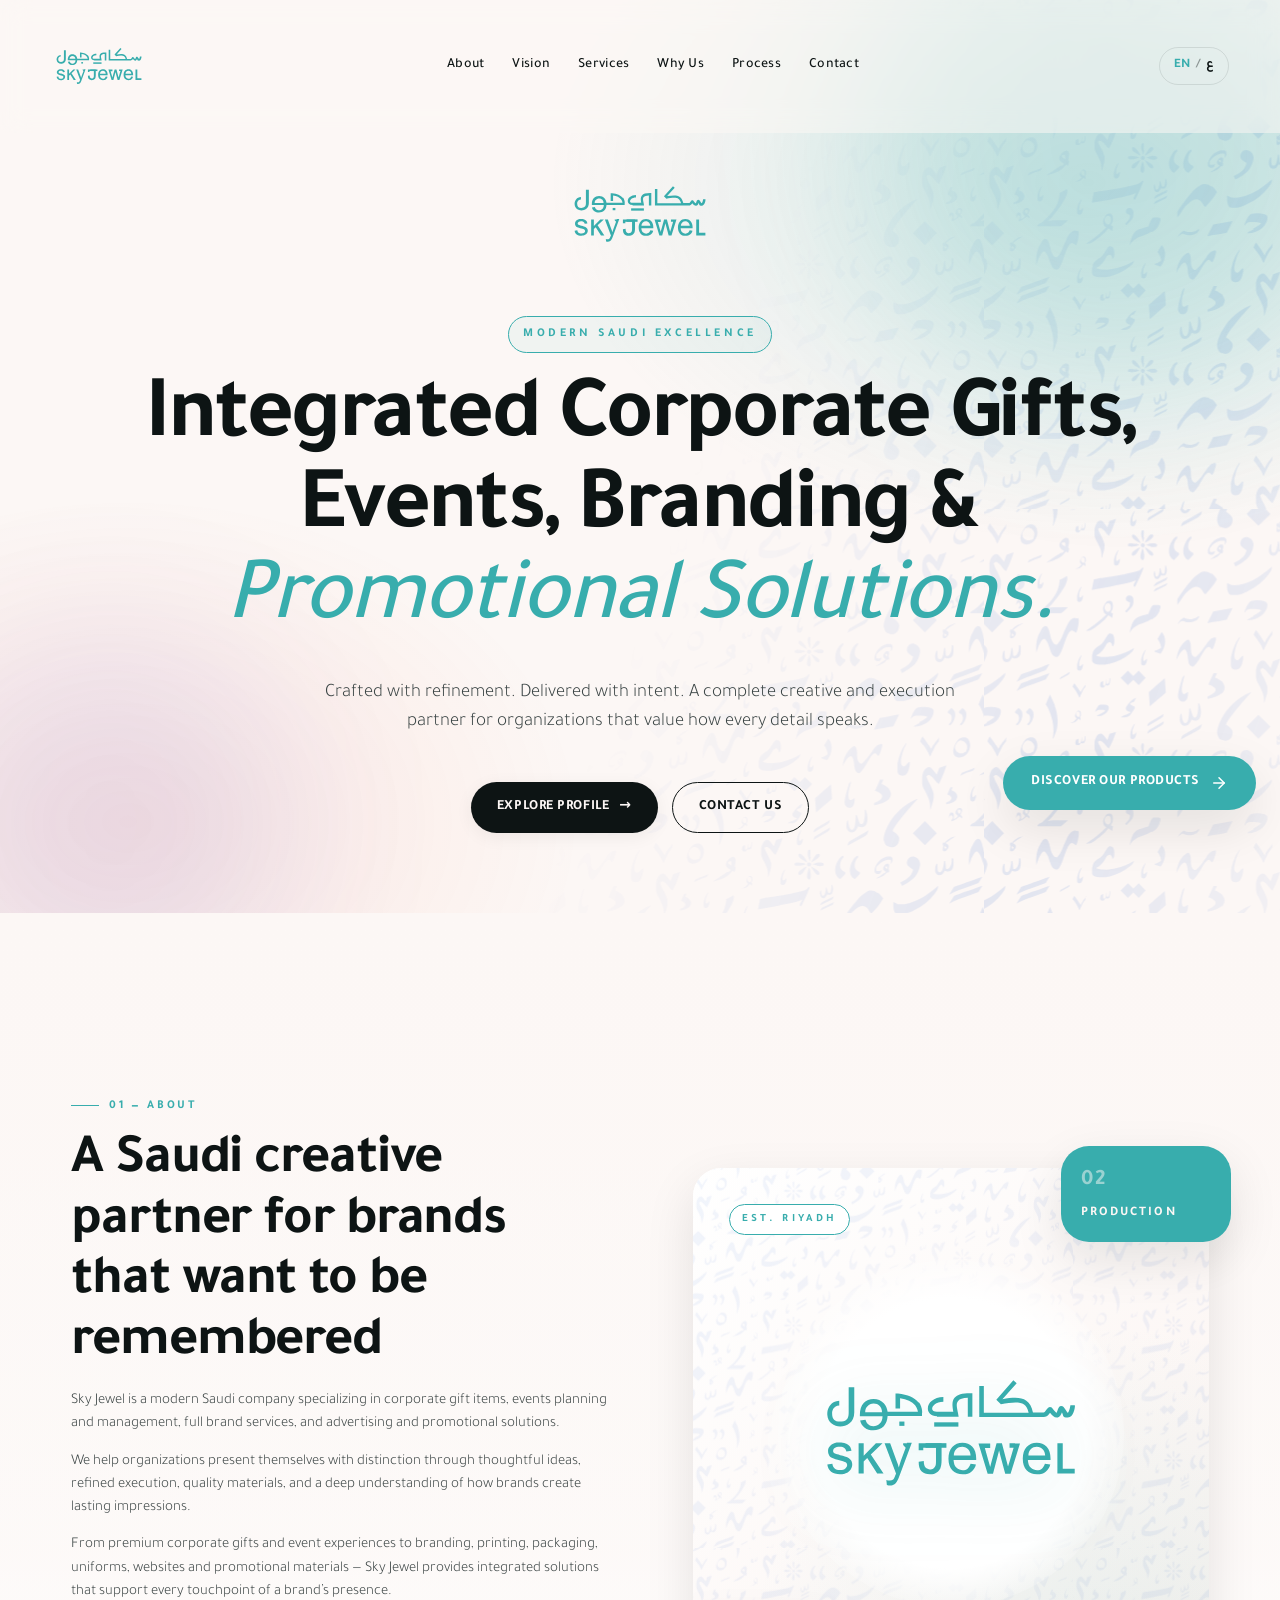
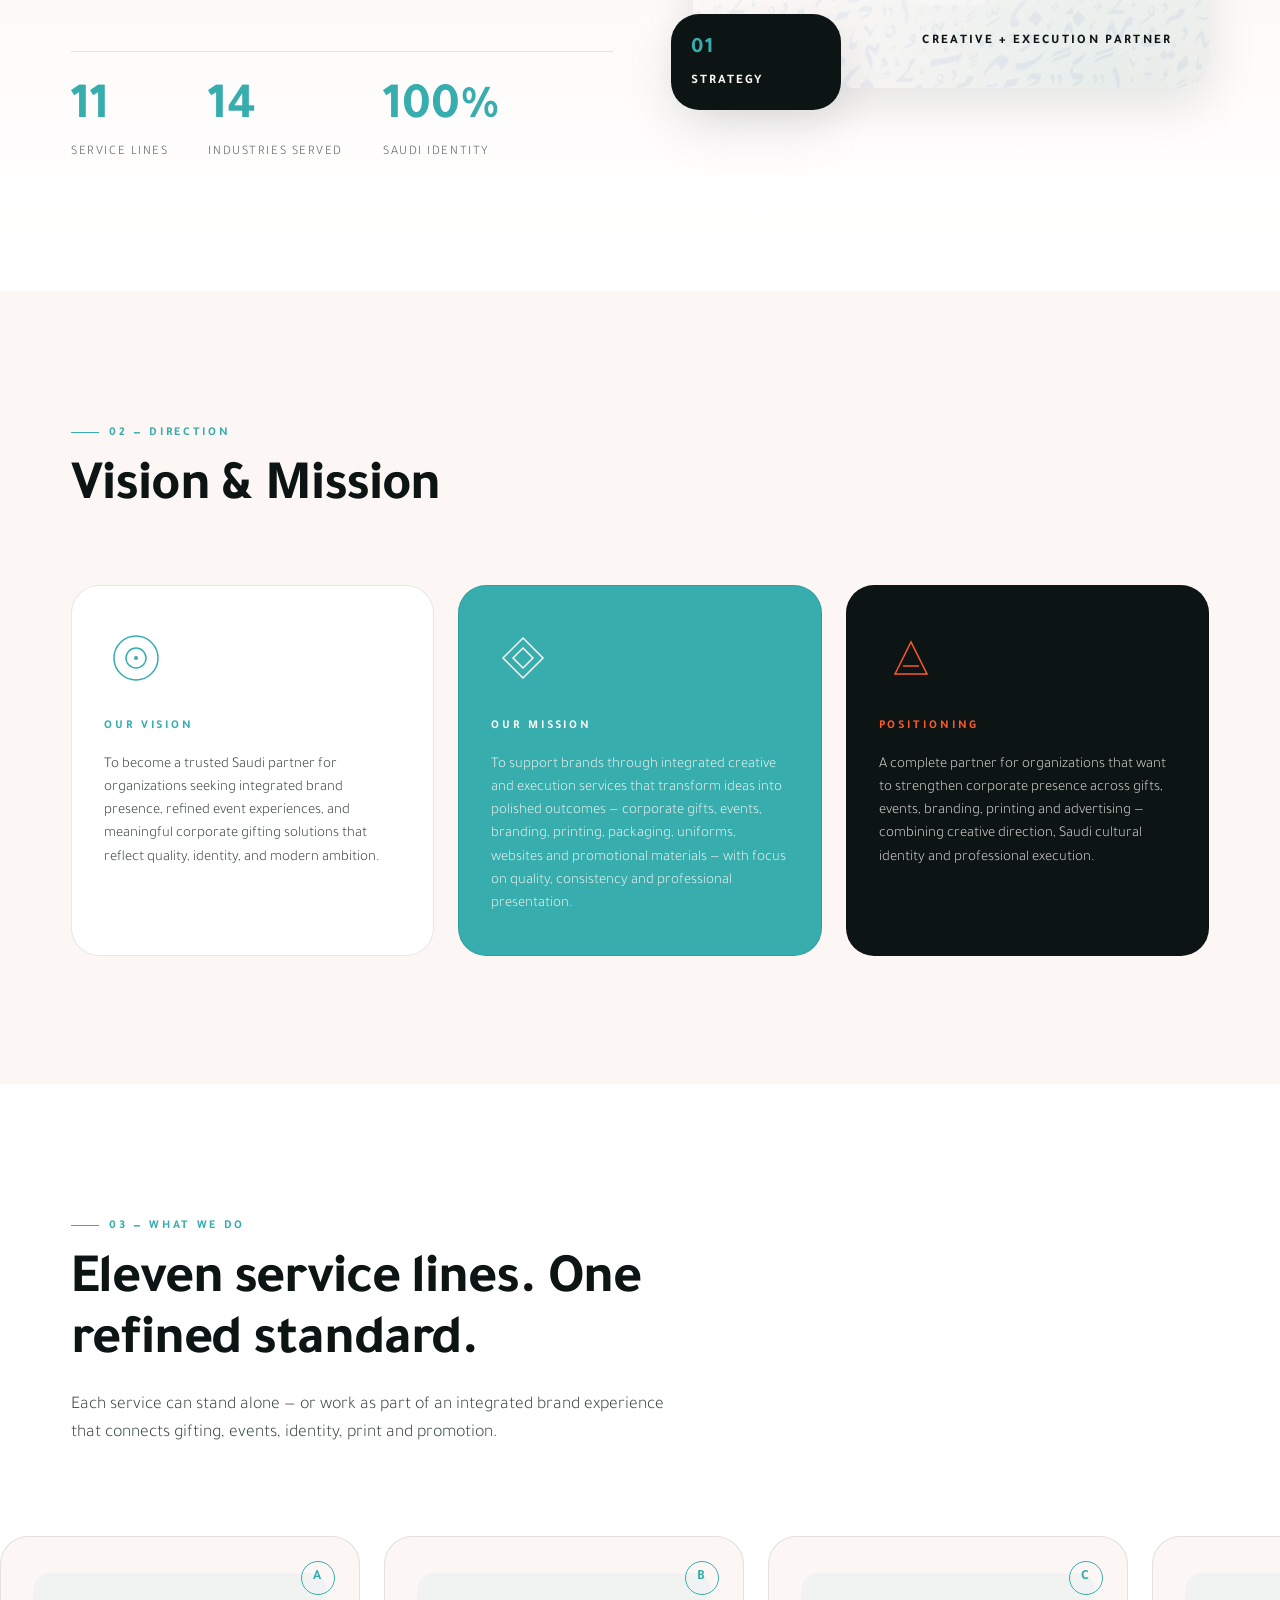
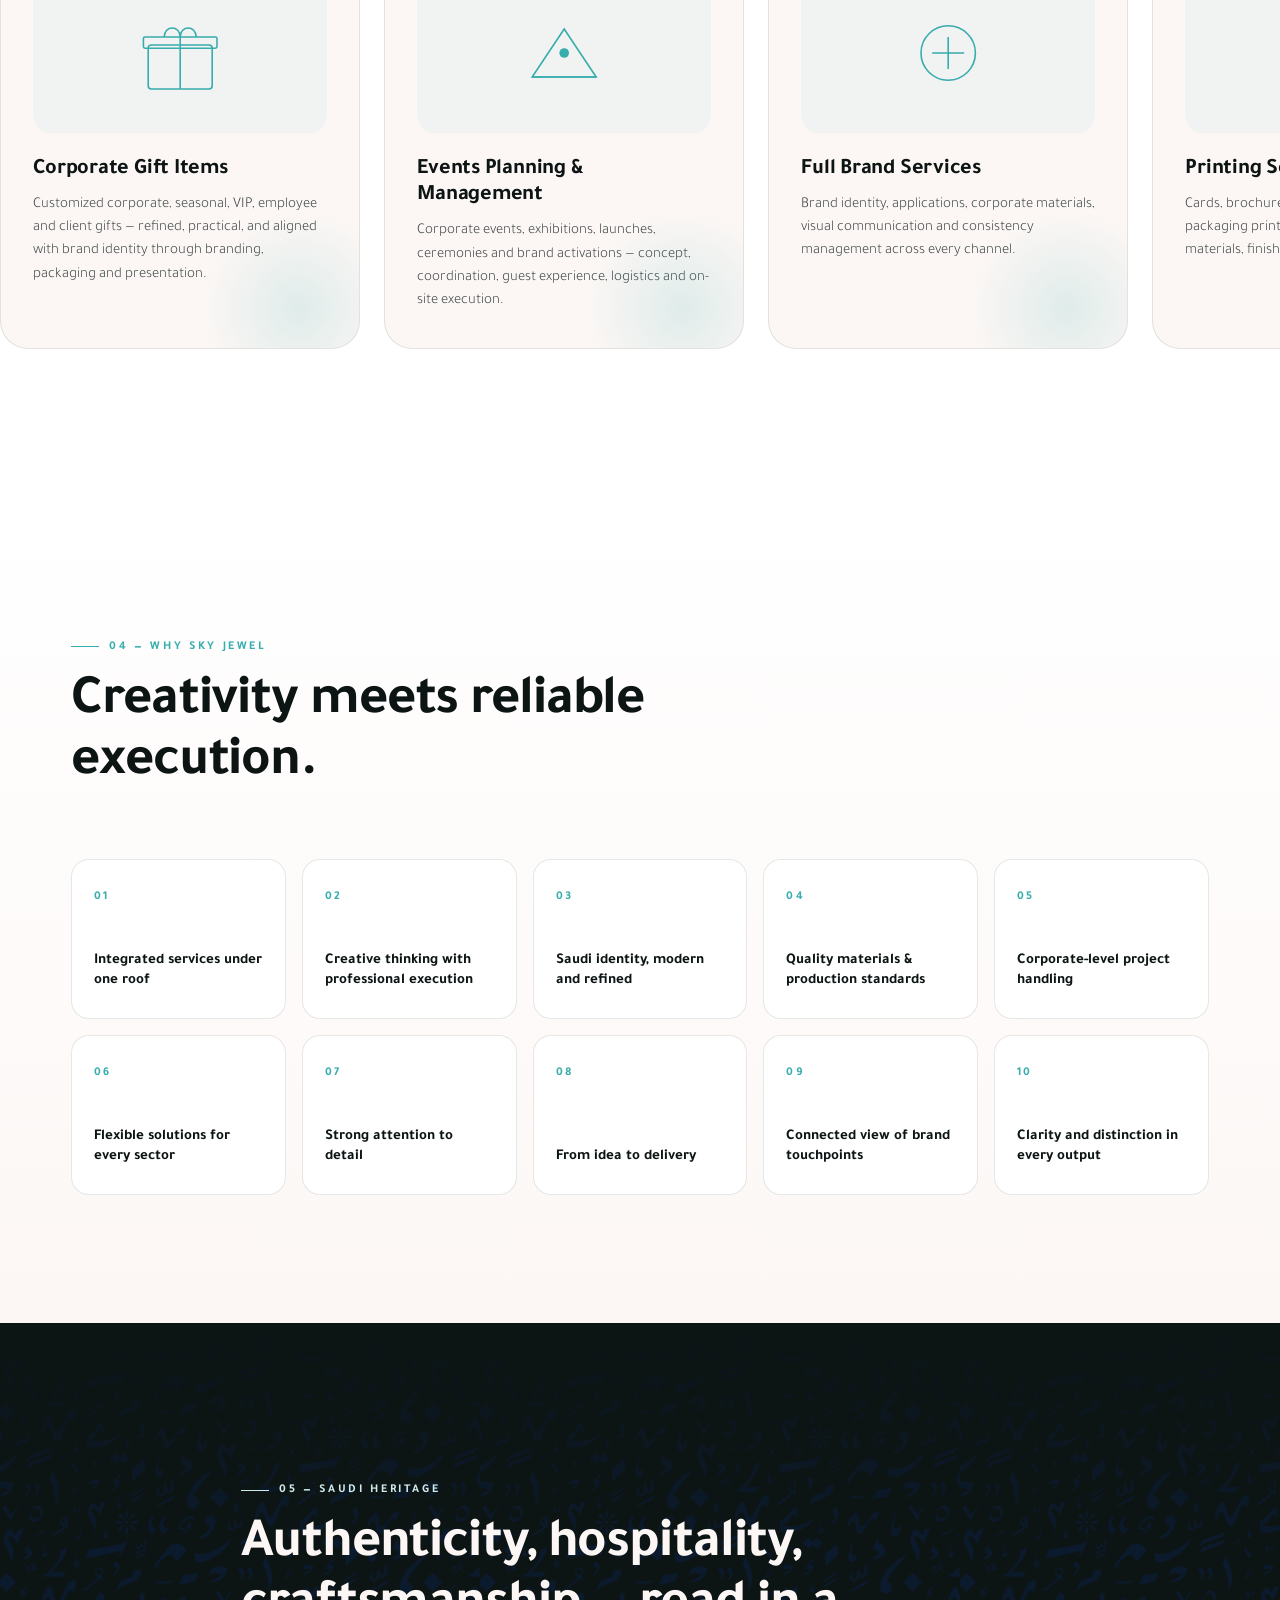
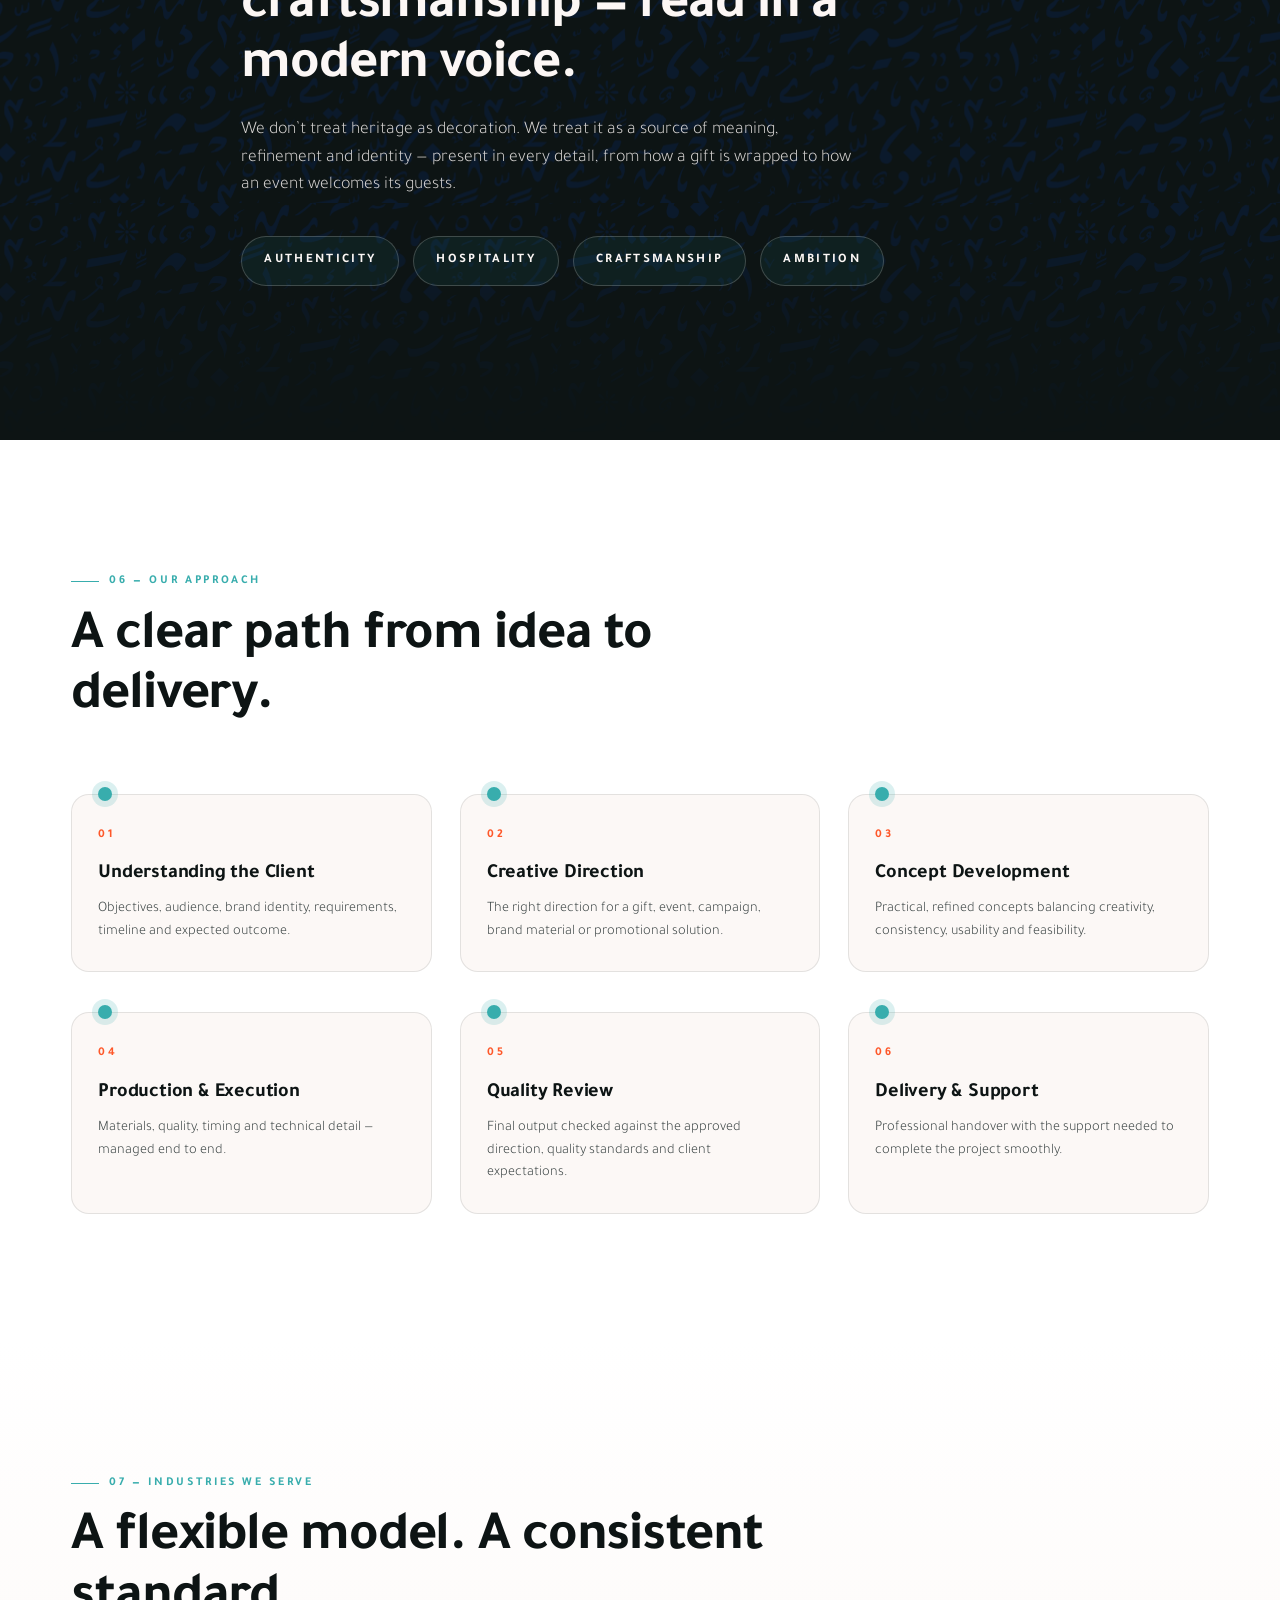
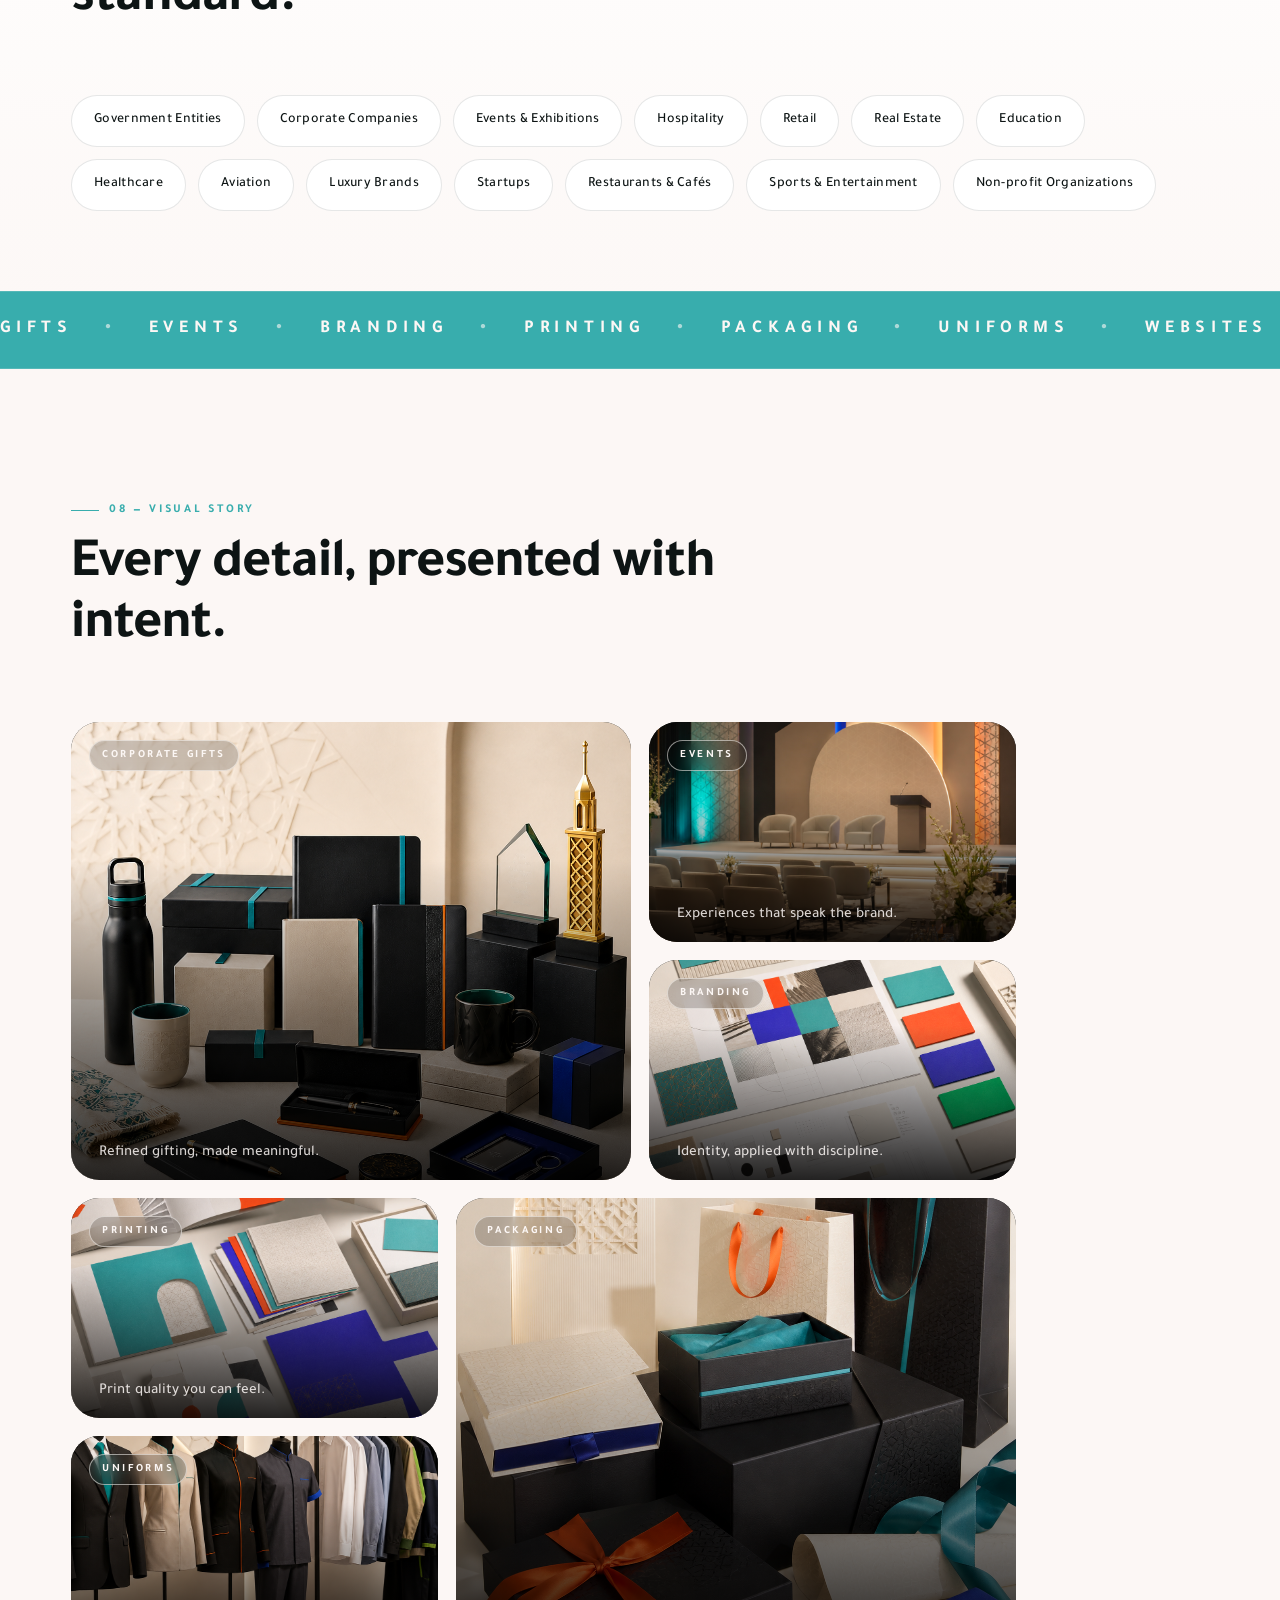
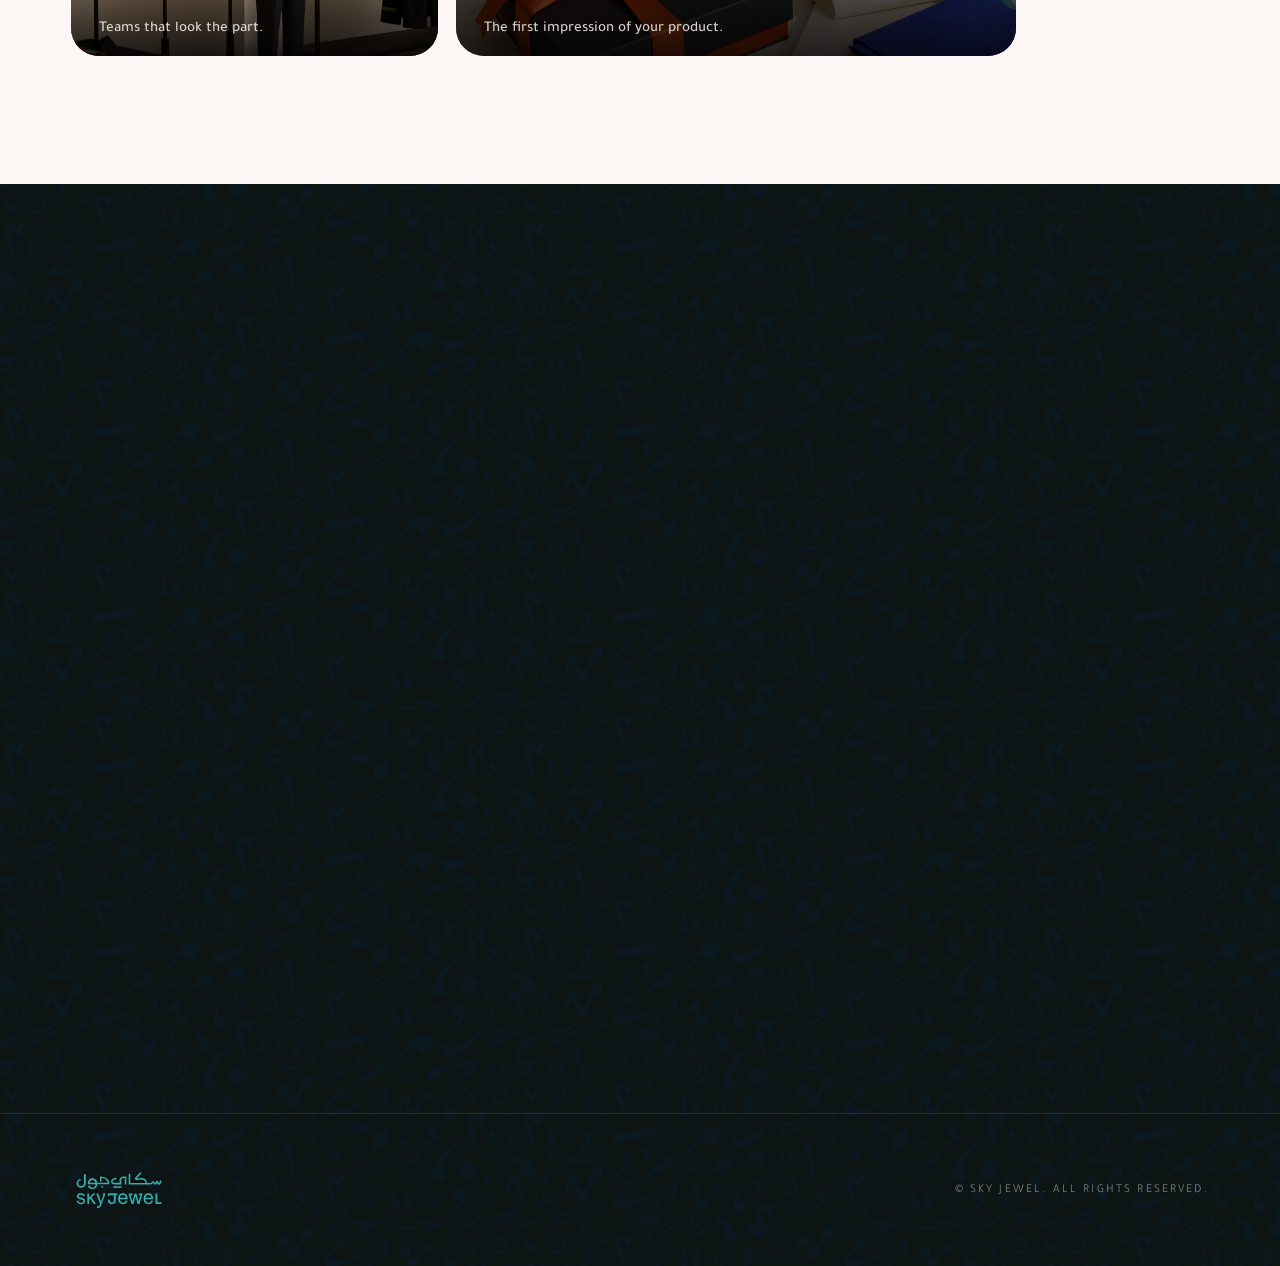
==== commit 489d31d0: "Add files via upload" ====
--- a/index.html
+++ b/index.html
@@ -532,6 +532,13 @@
   </footer>
 </section>
 
+<a href="products.html" class="discover-btn" data-en="Discover our products" data-ar="اكتشف منتجاتنا">
+  Discover our products
+  <svg viewBox="0 0 24 24" fill="none" stroke="currentColor" stroke-width="2" stroke-linecap="round" stroke-linejoin="round" aria-hidden="true">
+    <path d="M5 12h14"/><path d="m12 5 7 7-7 7"/>
+  </svg>
+</a>
+
 <button class="to-top" id="toTop" aria-label="Back to top">
   <svg viewBox="0 0 24 24" fill="none" stroke="currentColor" stroke-width="2" stroke-linecap="round" stroke-linejoin="round" aria-hidden="true">
     <path d="M12 19V5"/><path d="M5 12l7-7 7 7"/>
--- a/styles.css
+++ b/styles.css
@@ -655,6 +655,40 @@
 .footer__logo{height:96px;width:auto}
 @media (max-width:600px){.footer__logo{height:72px}}
 .footer__copy{font-size:12px;letter-spacing:.18em;text-transform:uppercase;color:rgba(252,247,245,.55)}
+
+/* ===== Discover Products Floating Button ===== */
+.discover-btn{
+  position:fixed;right:24px;bottom:90px;z-index:119;
+  display:inline-flex;align-items:center;gap:10px;
+  padding:16px 28px;border-radius:999px;
+  background:var(--teal);color:#fff;
+  font-weight:700;font-size:14px;letter-spacing:.04em;text-transform:uppercase;
+  box-shadow:var(--shadow-md);
+  transition:transform .35s var(--ease),background .3s,color .3s,box-shadow .3s;
+  text-decoration:none;
+}
+.discover-btn:hover{background:var(--teal-deep);transform:translateY(-2px);box-shadow:var(--shadow-lg)}
+.discover-btn svg{width:18px;height:18px;flex-shrink:0}
+html[lang="ar"] .discover-btn{right:auto;left:24px}
+
+@media (max-width:760px){
+  .discover-btn{
+    right:0;bottom:50%;transform:translateY(50%) translateX(40%);
+    writing-mode:vertical-rl;text-orientation:mixed;
+    padding:18px 10px;border-radius:14px 0 0 14px;
+    font-size:12px;letter-spacing:.08em;gap:8px;
+    box-shadow:-4px 0 18px rgba(13,20,20,.12);
+  }
+  .discover-btn svg{transform:rotate(-90deg);width:16px;height:16px}
+  .discover-btn:hover{transform:translateY(50%) translateX(0)}
+  html[lang="ar"] .discover-btn{
+    right:auto;left:0;border-radius:0 14px 14px 0;
+    transform:translateY(50%) translateX(-40%);
+    box-shadow:4px 0 18px rgba(13,20,20,.12);
+    writing-mode:vertical-lr;
+  }
+  html[lang="ar"] .discover-btn:hover{transform:translateY(50%) translateX(0)}
+}
 
 /* ===== Back to top ===== */
 .to-top{
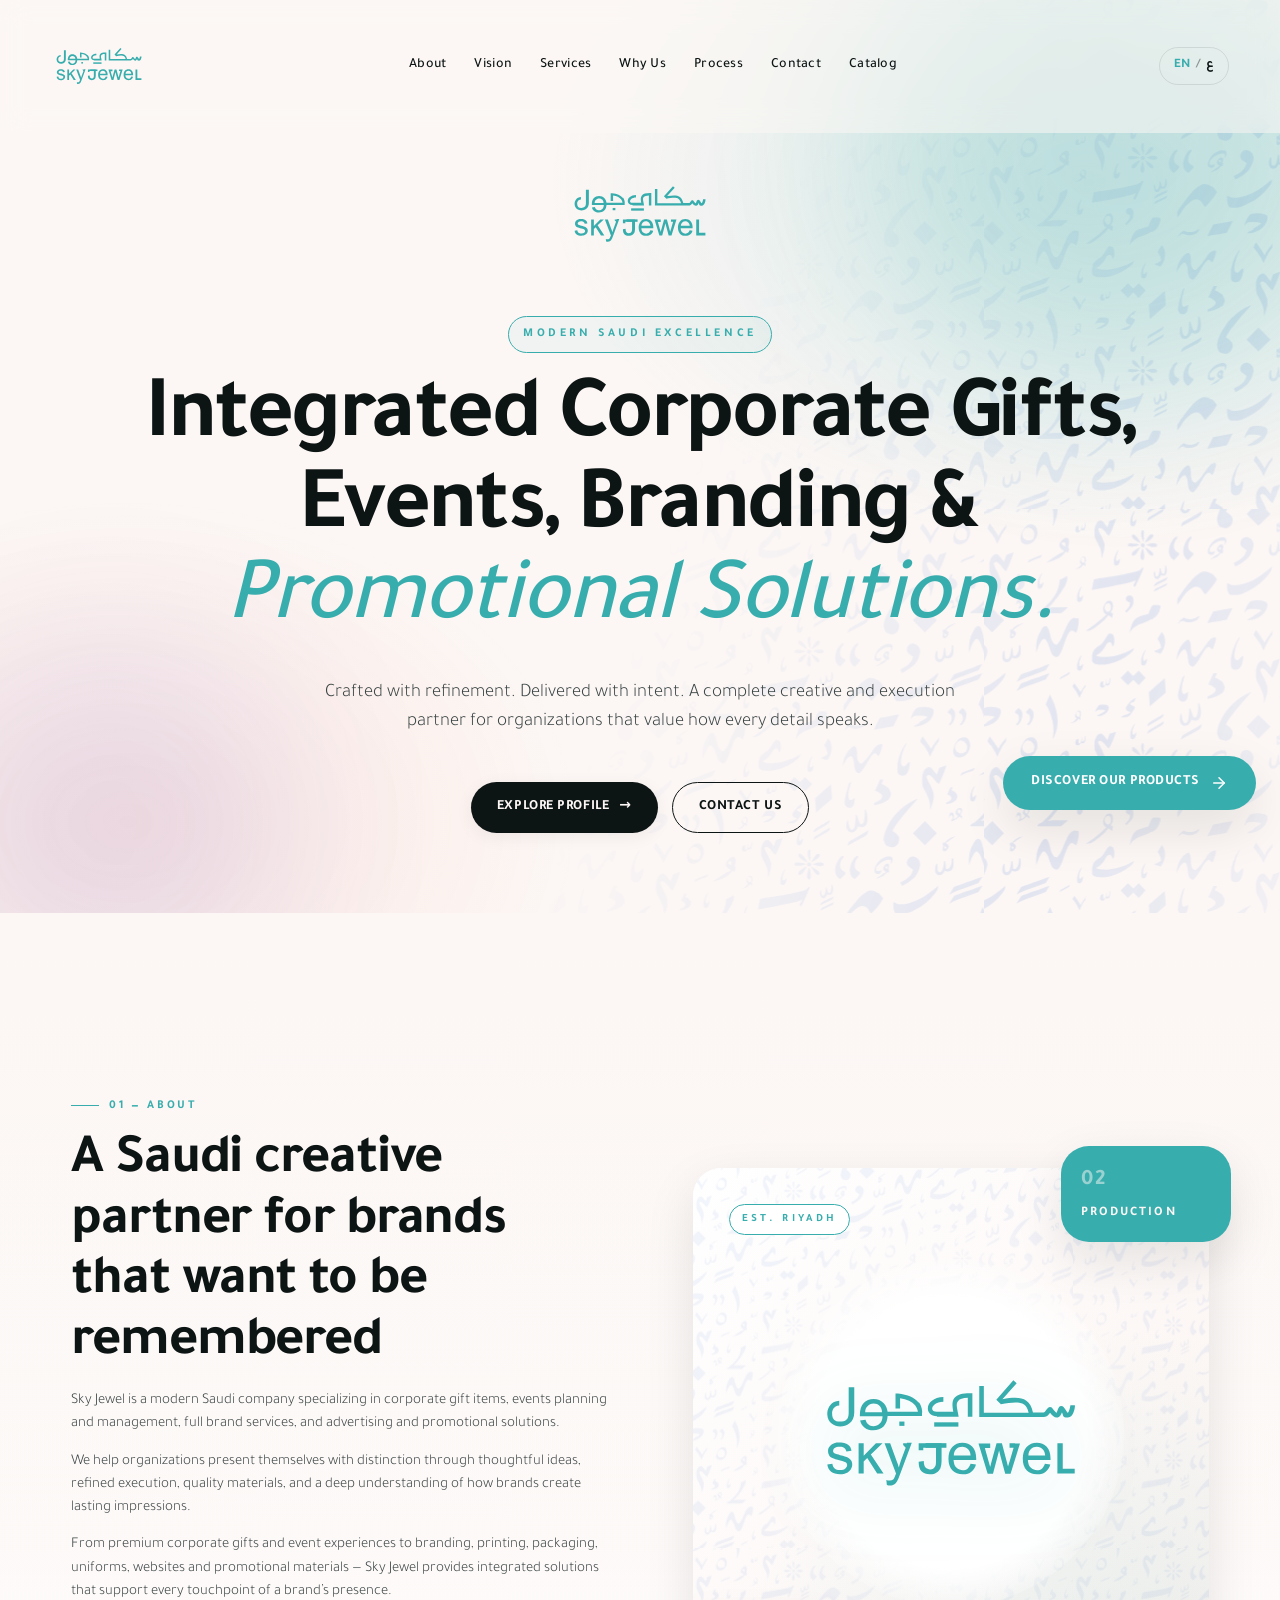
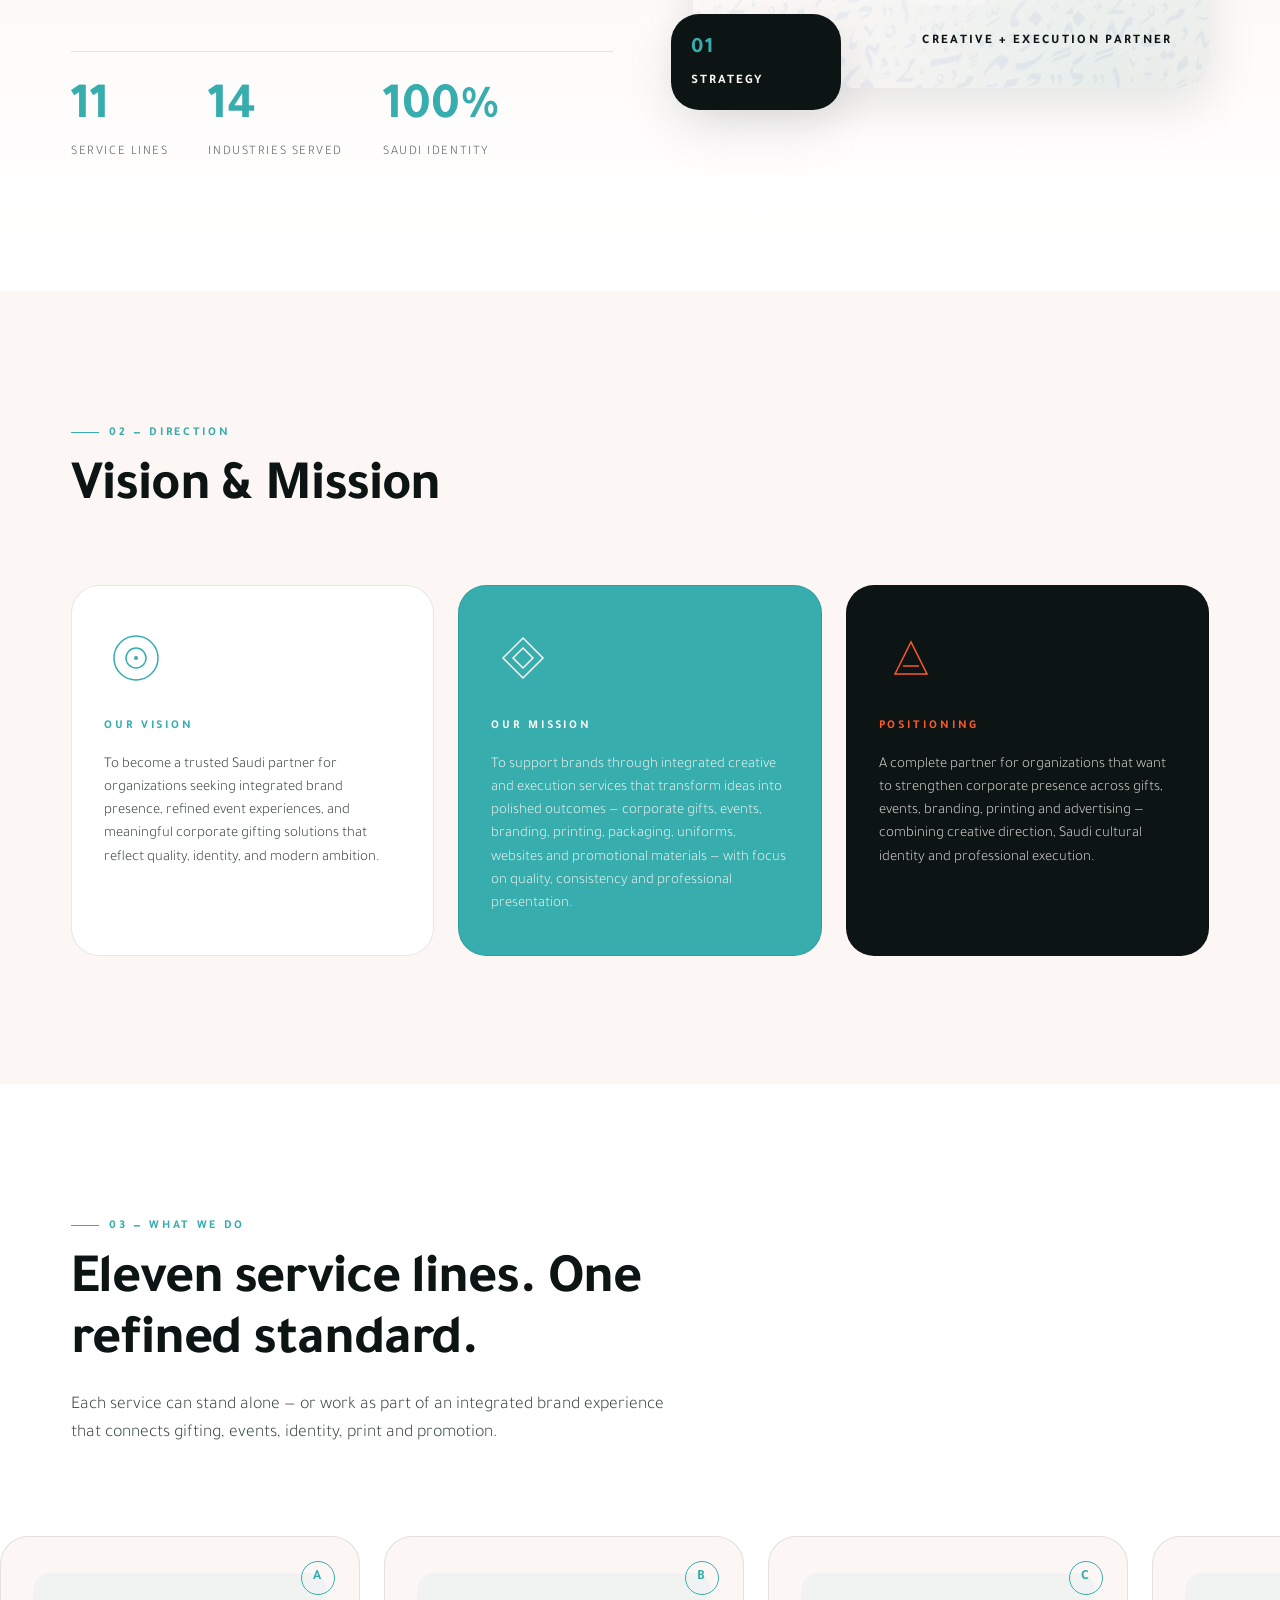
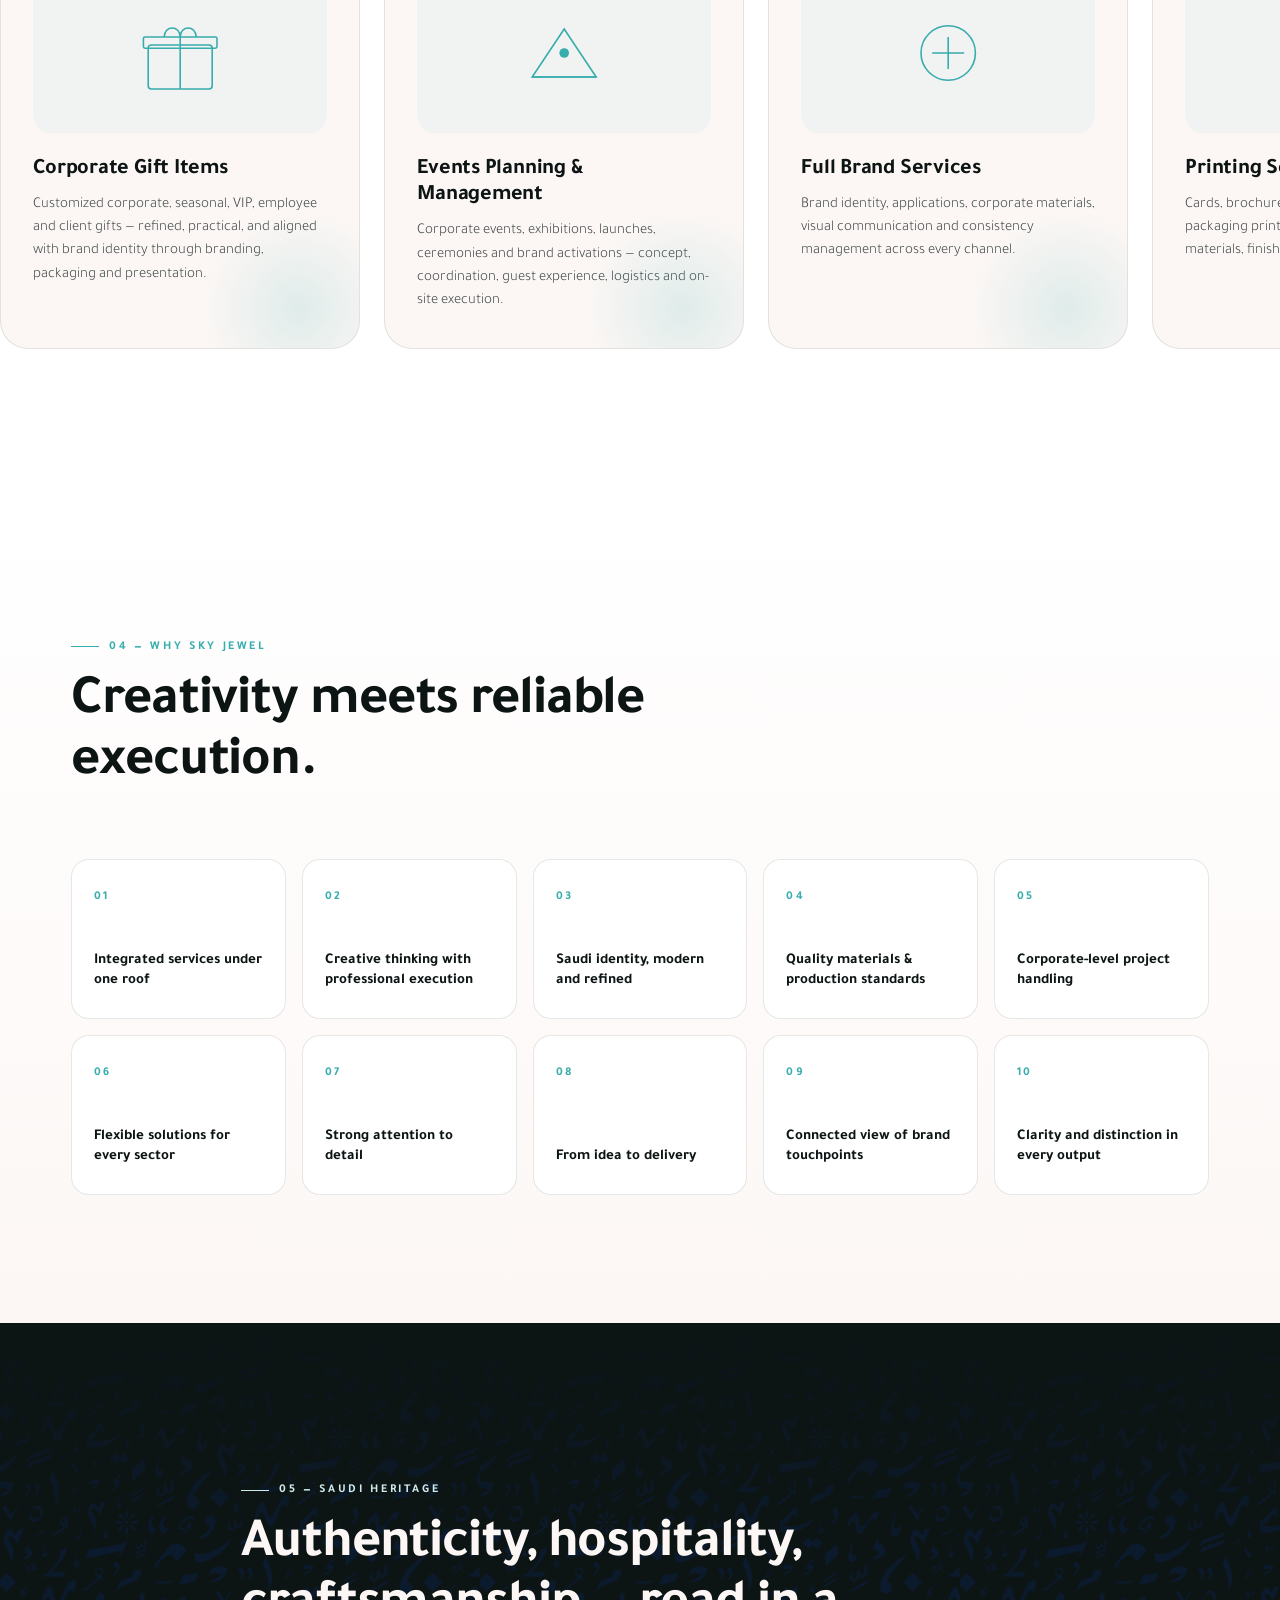
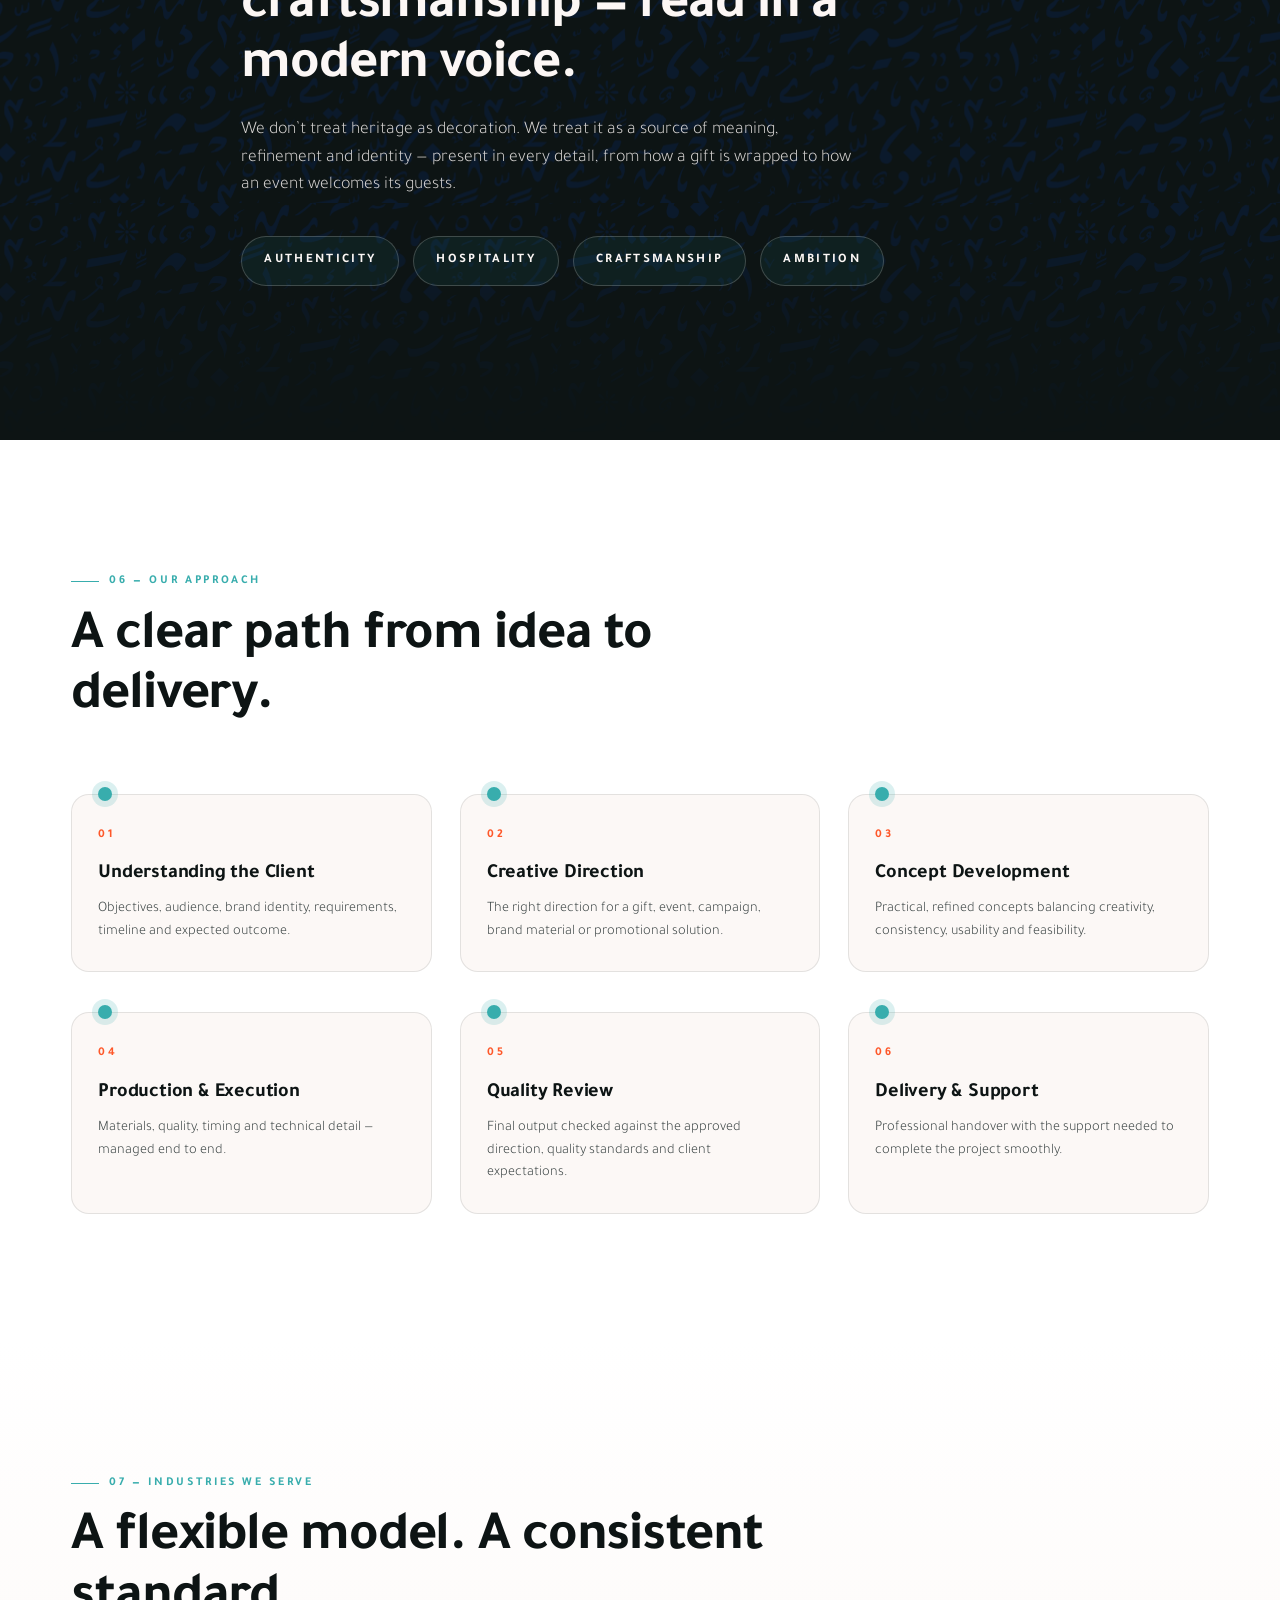
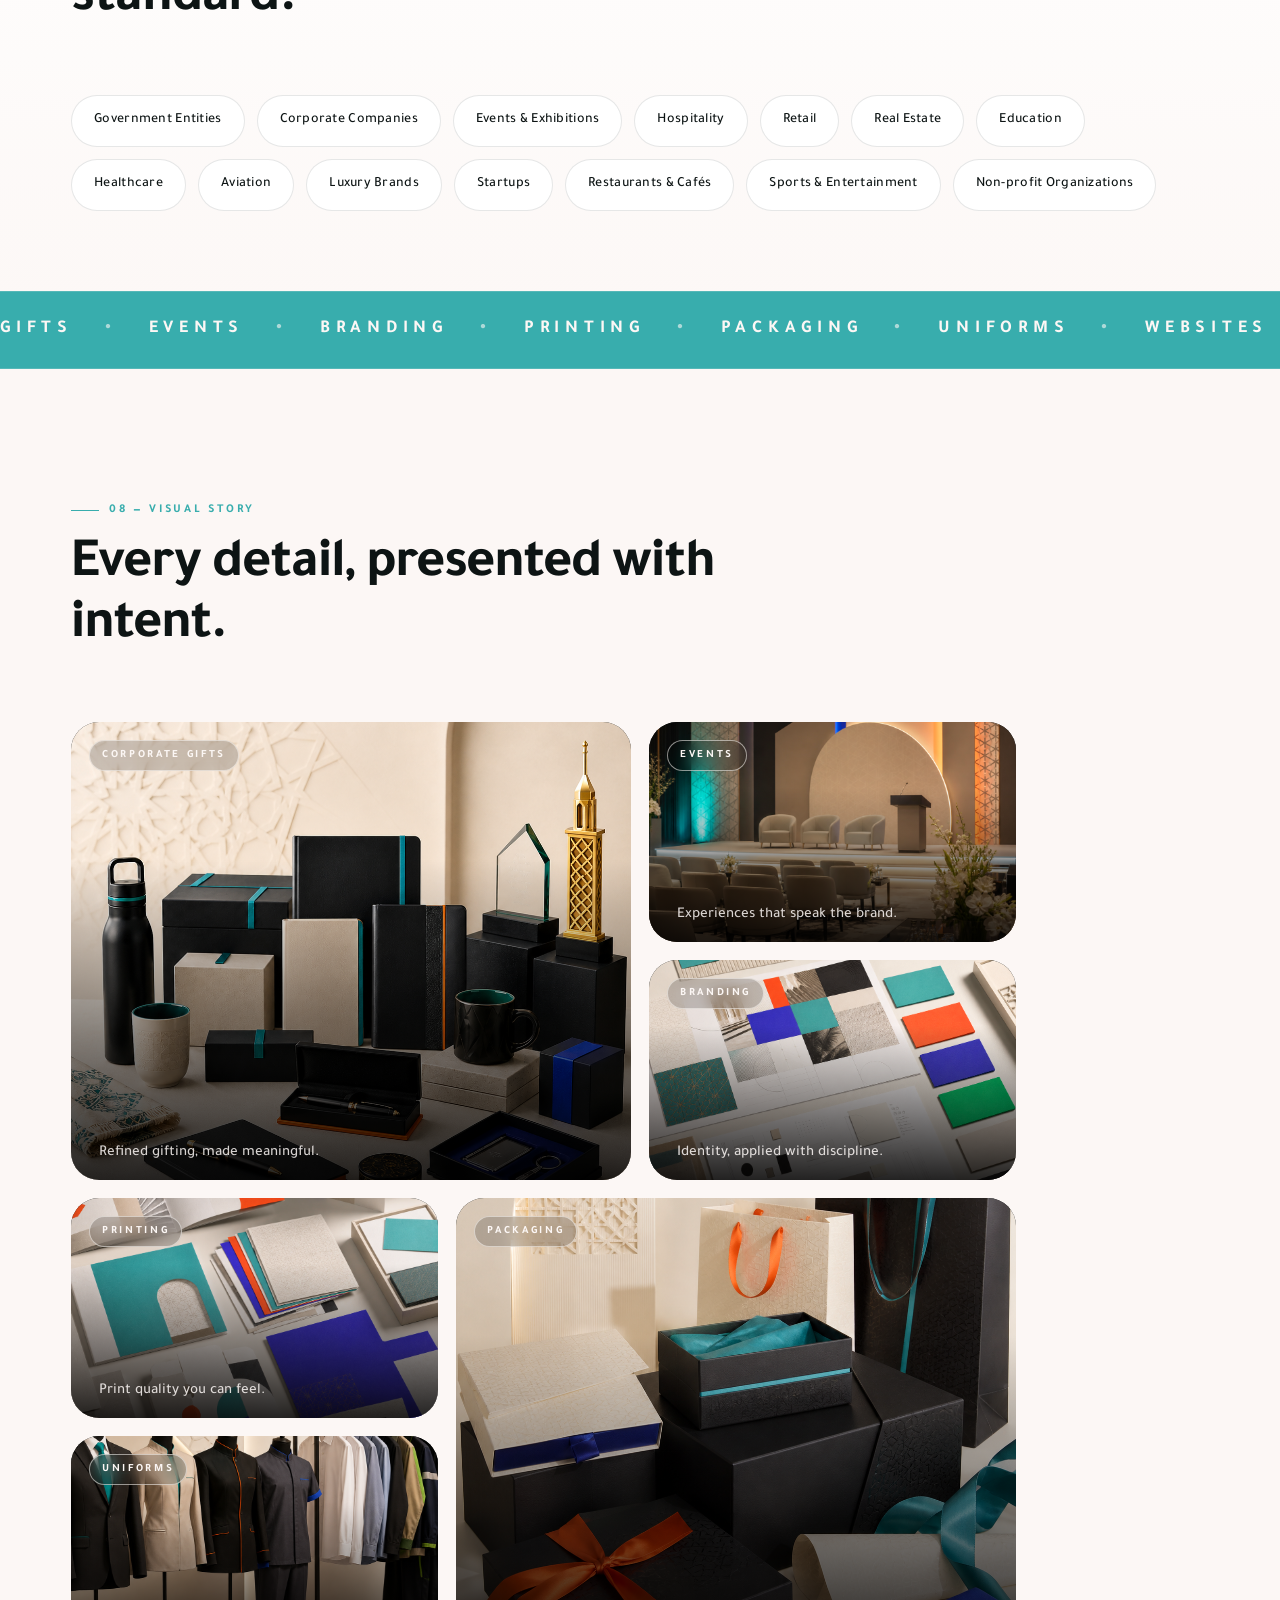
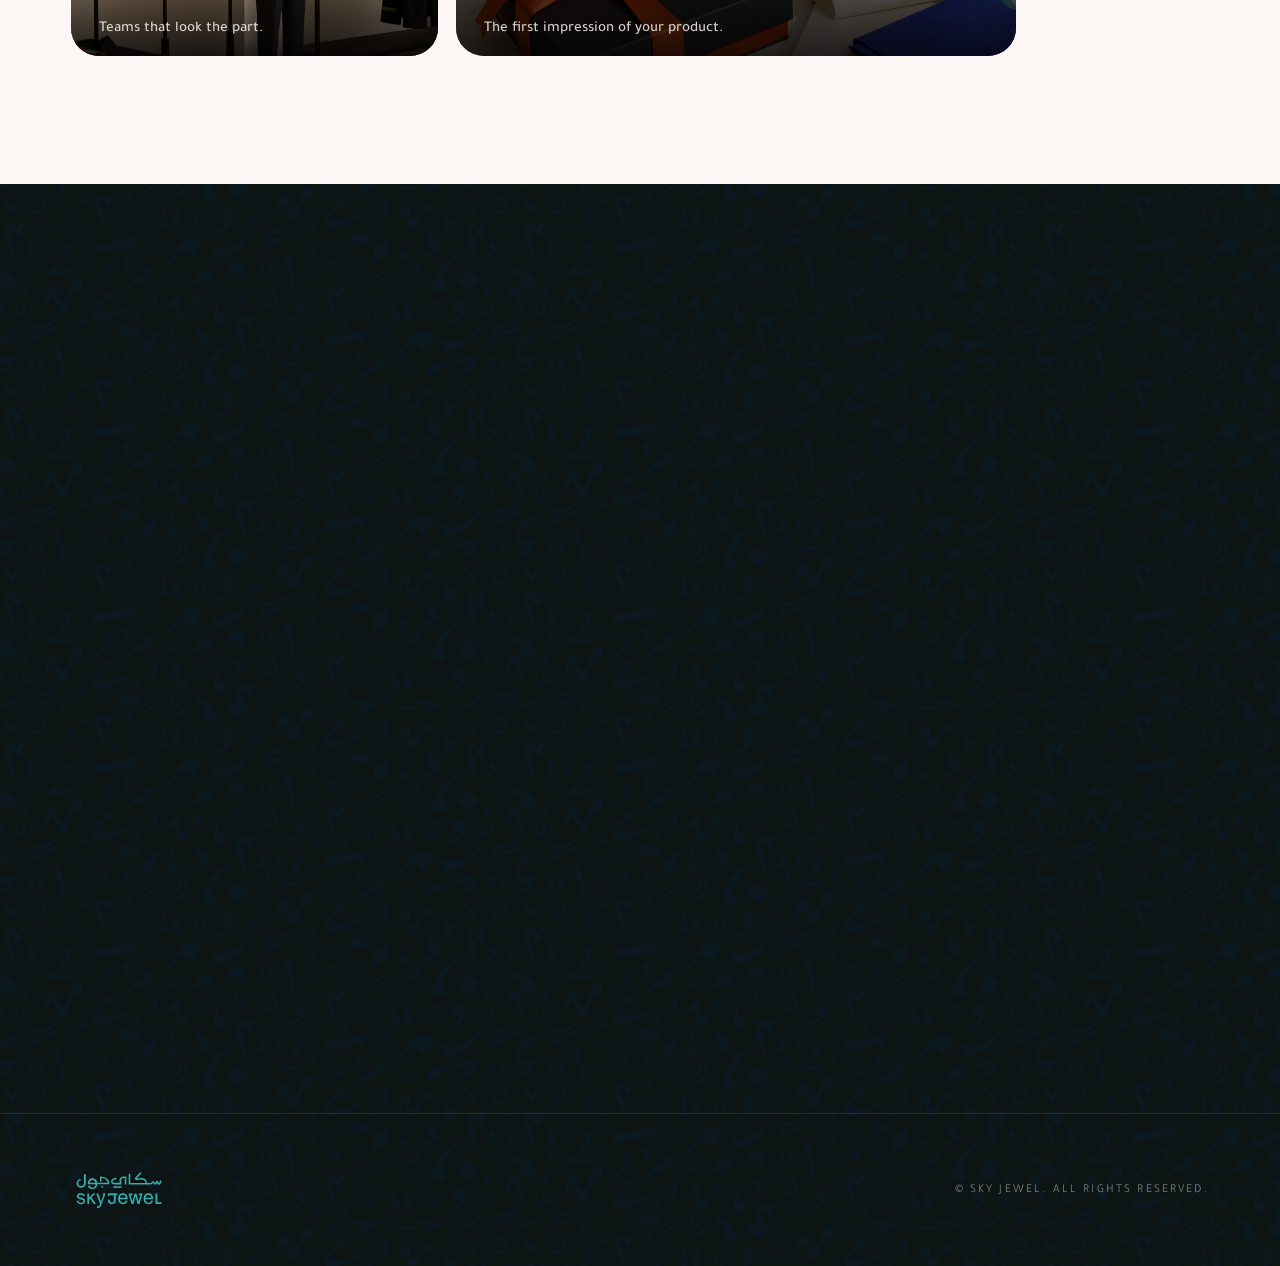
==== commit 746f27d4: "Update index.html" ====
--- a/index.html
+++ b/index.html
@@ -31,6 +31,7 @@
     <a href="#why" data-en="Why Us" data-ar="لماذا نحن">Why Us</a>
     <a href="#approach" data-en="Process" data-ar="آلية العمل">Process</a>
     <a href="#contact" data-en="Contact" data-ar="تواصل">Contact</a>
+    <a href="catalog.html" data-en="Catalog" data-ar="الكاتالوج">Catalog</a>
   </nav>
   <button class="lang-toggle" id="langToggle" aria-label="Switch language">
     <span class="lang-toggle__en">EN</span>
